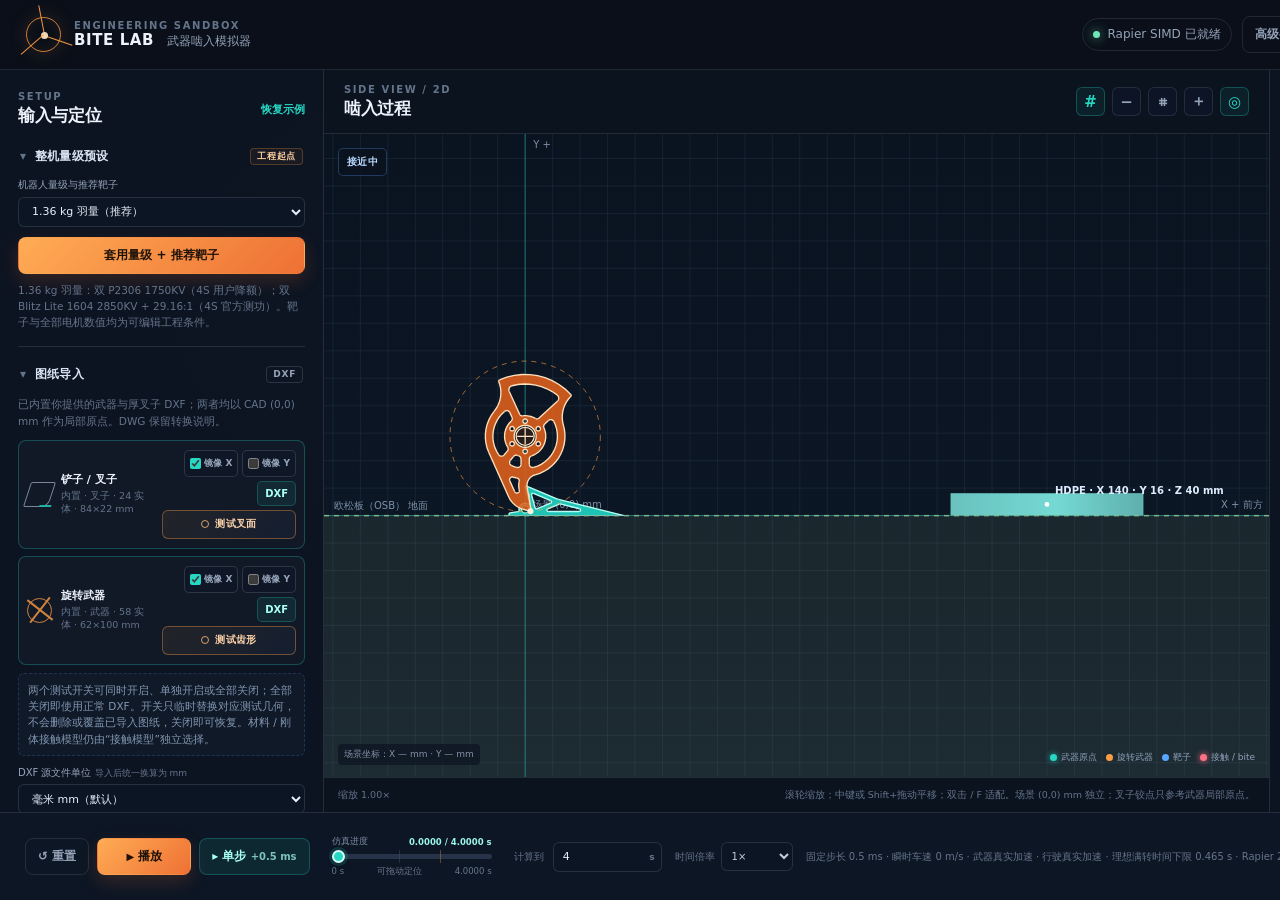
==== index.html @ 9e835c32 "chore: preserve v1.0 baseline" ====
<!doctype html>
<html lang="zh-CN">
  <head>
    <meta charset="UTF-8" />
    <meta name="viewport" content="width=device-width, initial-scale=1.0" />
    <meta name="theme-color" content="#101724" />
    <title>BITE LAB｜格斗机器人武器模拟</title>
    <link rel="stylesheet" href="styles.css?v=1.0.0" />
  </head>
  <body>
    <div class="app-shell" id="appShell">
      <header class="topbar">
        <div class="brand">
          <div class="brand-mark" aria-hidden="true"><span></span><span></span><span></span></div>
          <div>
            <div class="eyebrow">ENGINEERING SANDBOX</div>
            <h1>BITE LAB <span>武器啮入模拟器</span></h1>
          </div>
        </div>
        <div class="top-actions">
          <div id="appStatus" class="status-pill ready"><i></i><span>示例模型就绪</span></div>
          <button id="toggleAdvanced" class="button ghost advanced-toggle" type="button" aria-expanded="false" title="只展开或收起输入；不会重置仿真或切换物理模型">高级参数（仅显示） <span aria-hidden="true">⌄</span></button>
          <button id="openDwgHelp" class="button ghost" type="button">DWG 转换说明</button>
          <button id="openModelNotes" class="button ghost" type="button">模型假设</button>
        </div>
      </header>

      <main class="workspace">
        <aside class="sidebar controls-panel" aria-label="工程参数">
          <div class="side-heading">
            <div>
              <div class="eyebrow">SETUP</div>
              <h2>输入与定位</h2>
            </div>
            <button id="restoreDefaults" class="text-button" type="button">恢复示例</button>
          </div>

          <section class="settings-group preset-group" data-collapsible>
            <div class="group-title-row"><h3>整机量级预设</h3><span class="tag orange">工程起点</span></div>
            <label class="field wide-field">
              <span>机器人量级与推荐靶子</span>
              <select data-param="robotPreset" id="robotPreset">
                <option value="150g">150 g 微型</option>
                <option value="220g">220 g 蚂蚁</option>
                <option value="454g">454 g 甲虫</option>
                <option value="1.36kg">1.36 kg 羽量（推荐）</option>
                <option value="5lb">5 lbs / 2.27 kg</option>
                <option value="13.6kg">13.6 kg Feather</option>
              <option value="110kg">110 kg Heavyweight（参数几何示例）</option>
              </select>
            </label>
            <div class="inline-action-row"><button id="applyRobotPreset" class="button primary" type="button">套用量级 + 推荐靶子</button></div>
            <p id="presetReadout" class="microcopy">1.36 kg：双 P2306 4S 降额示例；行驶默认为双 Blitz Lite 1604 2850KV + 29.16:1（4S 厂家测功基准）。</p>
            <p id="geometryScaleWarning" class="parametric-warning hidden" role="status"></p>
          </section>

          <section class="settings-group import-group" data-collapsible>
            <div class="group-title-row">
              <h3>图纸导入</h3>
              <span class="tag">DXF</span>
            </div>
            <p class="hint">已内置你提供的武器与厚叉子 DXF；两者均以 CAD (0,0) mm 作为局部原点。DWG 保留转换说明。</p>
            <div class="drawing-card" id="shovelDrawingCard">
              <div class="drawing-icon shovel-icon" aria-hidden="true"></div>
              <div class="drawing-copy">
                <strong>铲子 / 叉子</strong>
                <span id="shovelDrawingStatus">内置：厚叉子.DXF</span>
              </div>
              <div class="drawing-actions" aria-label="叉子导入、镜像与测试叉面切换">
                <label class="mirror-mini" title="绕叉子 CAD 局部原点左右镜像"><input data-param="shovelMirrorX" type="checkbox" /><span>镜像 X</span></label>
                <label class="mirror-mini" title="绕叉子 CAD 局部原点上下镜像"><input data-param="shovelMirrorY" type="checkbox" /><span>镜像 Y</span></label>
                <label class="mini-button" title="导入铲子 DXF">DXF<input id="shovelFile" type="file" accept=".dxf" hidden /></label>
                <label class="test-shape-toggle" title="临时使用参数化叉面；已导入 DXF 会保留，关闭即可恢复">
                  <input data-param="paramForkEnabled" type="checkbox" aria-describedby="parametricModeMemoryNote" />
                  <span>测试叉面</span>
                </label>
              </div>
            </div>
            <div class="drawing-card" id="weaponDrawingCard">
              <div class="drawing-icon weapon-icon" aria-hidden="true"></div>
              <div class="drawing-copy">
                <strong>旋转武器</strong>
                <span id="weaponDrawingStatus">内置：新单牙大武器</span>
              </div>
              <div class="drawing-actions" aria-label="武器导入、镜像与测试齿形切换">
                <label class="mirror-mini" title="绕武器转轴左右镜像"><input data-param="weaponMirrorX" type="checkbox" /><span>镜像 X</span></label>
                <label class="mirror-mini" title="绕武器转轴上下镜像"><input data-param="weaponMirrorY" type="checkbox" /><span>镜像 Y</span></label>
                <label class="mini-button" title="导入武器 DXF">DXF<input id="weaponFile" type="file" accept=".dxf" hidden /></label>
                <label class="test-shape-toggle" title="临时使用参数化齿形；已导入 DXF 会保留，关闭即可恢复">
                  <input data-param="paramWeaponEnabled" type="checkbox" aria-describedby="parametricModeMemoryNote" />
                  <span>测试齿形</span>
                </label>
              </div>
            </div>
            <p id="parametricModeMemoryNote" class="microcopy geometry-memory-note">两个测试开关可同时开启、单独开启或全部关闭；全部关闭即使用正常 DXF。开关只临时替换对应测试几何，不会删除或覆盖已导入图纸，关闭即可恢复。材料 / 刚体接触模型仍由“接触模型”独立选择。</p>
            <label class="field compact-field">
              <span>DXF 源文件单位 <em>导入后统一换算为 mm</em></span>
              <select data-param="dxfUnit" id="dxfUnit">
                <option value="mm">毫米 mm（默认）</option>
                <option value="auto">按 DXF 单位自动识别</option>
                <option value="in">英寸 in</option>
                <option value="m">米 m</option>
              </select>
            </label>
          </section>

          <section id="paramWeaponSettings" class="settings-group parametric-geometry-settings hidden" data-parametric-panel="weapon" data-collapsible>
            <div class="group-title-row">
              <h3>测试齿形参数</h3>
              <span class="tag orange">替代武器 DXF</span>
            </div>
            <p class="parametric-warning">仅临时替换武器齿形；叉子仍按自身开关选择测试叉面或当前 DXF。接触模型与材料参数不随此开关改变。</p>
            <div class="two-col">
              <label class="field">
                <span>武器齿数</span>
                <div class="input-wrap"><input data-param="paramToothCount" type="number" value="1" step="1" min="1" max="32" /><b>齿</b></div>
              </label>
              <label class="field">
                <span>齿相位角 <em>前角 / rake</em></span>
                <div class="input-wrap"><input data-param="paramToothPhaseDeg" type="number" value="0" step="0.5" min="-89" max="89" /><b>°</b></div>
              </label>
              <label class="field">
                <span>打击圆半径 R <em>轴心至齿尖</em></span>
                <div class="input-wrap"><input data-param="paramToothLength" type="number" value="55" step="0.1" min="0.1" /><b>mm</b></div>
              </label>
              <label class="field">
                <span>牙长 L <em>齿根至齿尖工作线</em></span>
                <div class="input-wrap"><input data-param="paramToothWorkLength" type="number" value="14" step="0.1" min="0.1" /><b>mm</b></div>
              </label>
              <label class="field">
                <span>齿根背撑厚度 t <em>XY 侧视；不是 Z 宽</em></span>
                <div class="input-wrap"><input data-param="paramToothWidth" type="number" value="6" step="0.1" min="0.1" /><b>mm</b></div>
              </label>
            </div>
            <p id="paramWeaponGeometryReadout" class="engineering-readout">测试齿形：等待按齿数、打击圆、迎击面与背撑参数生成有限实体。</p>
            <p class="microcopy">各齿按 360° / 齿数等角均布。“齿相位角”严格定义为齿尖半径与直线迎击面之间的有符号前角；牙长 L 就是迎击面从齿根到齿尖的长度，背撑厚度 t 把它闭合成三角实体。正值表示沿武器实际逆时针旋转方向前倾、齿尖相对齿根更“抓入”；输入值始终是最终装配后的物理前角，X/Y 镜像只改变安装朝向，不会暗中反转输入语义。它不控制第 0 齿圆周位置，第 0 齿位置由“武器初始角度”控制。0–15° 正前角是常用工程起点；超过 20° 不会被界面武断拒绝，但需另行校核齿根强度。Z 向齿宽仍在高级区“武器宽度 Z”设置。材料删除继续受连续接触安全门约束。</p>
          </section>

          <section id="paramForkSettings" class="settings-group parametric-geometry-settings hidden" data-parametric-panel="fork" data-collapsible>
            <div class="group-title-row">
              <h3>测试叉面参数</h3>
              <span class="tag orange">替代叉子 DXF</span>
            </div>
            <p class="parametric-warning">仅临时替换叉子作用面；武器仍按自身开关选择测试齿形或当前 DXF。接触模型与材料参数不随此开关改变。</p>
            <div class="two-col">
              <label class="field">
                <span>铰点至叉尖距离 D <em>左端原点—右端尖端</em></span>
                <div class="input-wrap"><input data-param="paramForkTipDistance" type="number" value="72" step="0.1" min="0.1" /><b>mm</b></div>
              </label>
            </div>
            <p id="paramForkGeometryReadout" class="engineering-readout">测试叉面：等待按左端铰点与叉尖距离生成一条理想无厚度线段。</p>
            <p class="microcopy">测试叉面严格是一条无厚度刚体线段：局部原点 O=(0,0) 是左端铰点，T=(D,0) 是右端叉尖，不暗造圆角、侧视厚度或三角背板。装配时只绕固定铰点转动，使叉尖在第一帧就位于真实 Y=0 mm 地面；不会先下落，也不会移动或改写铰点—武器原点距离。叉子质量仍使用高级区的显式输入，线段惯量按均匀细杆计算。关闭后恢复叉子 DXF。</p>
          </section>

          <section class="settings-group" data-collapsible>
            <div class="group-title-row">
              <h3>几何与定位</h3>
              <span class="tag teal">画布可点选</span>
            </div>
            <p class="hint">场景坐标（mm）以网格的 (0,0) mm 为基准；武器可独立放置。下方输入只固定叉子铰点相对武器原点的位置，不固定叉子的转角。</p>
            <div class="two-col">
              <label class="field">
                <span>武器轴心 X <em>相对场地原点</em></span>
                <div class="input-wrap"><input data-param="weaponSceneX" type="number" step="1" /><b>mm</b></div>
              </label>
              <label class="field">
                <span>武器轴心 Y / 高度 <em>相对场地原点</em></span>
                <div class="input-wrap"><input data-param="weaponSceneY" type="number" step="0.01" /><b>mm</b></div>
              </label>
            </div>
            <div class="two-col cad-fork-offset-row">
              <label class="field">
                <span>叉子铰点 X <em>叉子原点相对武器原点</em></span>
                <div class="input-wrap"><input data-param="shovelOffsetX" type="number" step="1" /><b>mm</b></div>
              </label>
              <label class="field">
                <span>叉子铰点 Y <em>叉子原点相对武器原点</em></span>
                <div class="input-wrap"><input data-param="shovelOffsetY" type="number" step="0.01" /><b>mm</b></div>
              </label>
            </div>
            <div class="two-col advanced-only">
              <label class="field">
                <span>叉子质量 <em>转动惯量按当前 DXF / 线段几何推导</em></span>
                <div class="input-wrap"><input data-param="forkMass" type="number" value="0.03" step="0.001" min="0.0001" /><b>kg</b></div>
              </label>
            </div>
            <div class="two-col geometry-radius-row">
              <label class="field cad-weapon-radius-field">
                <span>图纸刀尖半径 <em>闭合 DXF 锁定</em></span>
                <div class="input-wrap"><input data-param="tipRadius" type="number" step="1" min="1" /><b>mm</b></div>
              </label>
              <label class="field advanced-only">
                <span>设计齿数（仅无闭合外轮廓时后备）</span>
                <div class="input-wrap"><input data-param="toothCount" type="number" step="1" min="1" /><b>齿</b></div>
              </label>
              <label class="field">
                <span>武器初始角度 <em>DXF 姿态</em></span>
                <div class="input-wrap"><input data-param="weaponInitialAngle" type="number" step="1" min="0" max="360" /><b>°</b></div>
              </label>
            </div>
            <div class="inline-action-row">
              <button id="setAxis" class="button secondary" type="button">在画布上设置转轴</button>
              <button id="useDerivedRadius" class="text-button" type="button">使用图纸推导半径</button>
            </div>
            <p id="axisReadout" class="microcopy">武器局部原点：CAD (0, 0) mm；叉子 X/Y 仅定位铰点，当前叉子转角由重力与刚体接触求解。</p>
          </section>

          <section class="settings-group" data-collapsible>
            <div class="group-title-row"><h3>武器系统</h3><span class="tag orange">带条件数据</span></div>
            <label class="field wide-field">
              <span>武器电机方案 <em>仅作工程起点，可编辑</em></span>
              <select data-param="weaponMotorPreset" id="weaponMotorPreset">
                <option value="dual2306">双 P2306 1750KV（4S 用户降额）</option>
                <option value="singleP2306Official">单 P2306 V3 1750KV（6S 官方电输入）</option>
                <option value="dualP2306Official">双 P2306 V3 1750KV（6S 表值×2）</option>
                <option value="velox2306Conflict">V2306 1500KV“1969.9 W”（冲突，仅查看）</option>
                <option value="single2212">单 X2212 V3 1400KV（4S / APC7060）</option>
                <option value="single2812">单 XRotor 2812 900KV（6S / 9 s 上限）</option>
                <option value="single2807">单 NIDICI 2807 1300KV（24 V 目录上限）</option>
                <option value="single3115">单 XTO-3115 900KV（6S / 10 s）</option>
                <option value="custom">自定义</option>
              </select>
            </label>
            <p id="weaponMotorPresetNote" class="microcopy">请按具体电机型号、冷却条件、ESC 相电流与传动实测填写。</p>
            <div class="two-col">
              <label class="field">
                <span>武器起转方式</span>
                <select data-param="weaponStartMode" id="weaponStartMode">
                  <option value="realAcceleration">真实加速（从 0 rpm，默认）</option>
                  <option value="setSpeed">设定初速（已预旋边界条件）</option>
                </select>
              </label>
              <label class="field">
                <span>武器速度指令 <em>空载转速百分比</em></span>
                <div class="input-wrap"><input data-param="weaponThrottle" type="number" step="1" min="0" max="100" /><b>%</b></div>
              </label>
            </div>
            <p class="microcopy">“真实加速”从静止按功率推导的扭矩—转速包络加速；“设定初速”是理想预旋边界，会在 t=0 直接带入 ½Iω² 储能，不代表所填电机能在当前进场距离内达到它。两种模式命中后都会降速并由电机恢复。</p>
            <div class="two-col">
              <label class="field">
                <span>武器转动惯量</span>
                <div class="input-wrap"><input data-param="weaponInertia" type="number" step="0.001" min="0.001" /><b>kg·mm²</b></div>
              </label>
              <label class="field">
                <span>武器旋转组件质量 <em>实测 / 等效</em></span>
                <div class="input-wrap"><input data-param="weaponMass" type="number" step="0.001" min="0.000001" /><b>kg</b></div>
              </label>
              <label class="field">
                <span>武器电机 KV</span>
                <div class="input-wrap"><input data-param="weaponKv" type="number" step="1" min="1" /><b>rpm/V</b></div>
              </label>
              <label class="field">
                <span>电机数量</span>
                <div class="input-wrap"><input data-param="weaponMotorCount" type="number" step="1" min="1" /><b>台</b></div>
              </label>
              <label class="field">
                <span>电池电压</span>
                <div class="input-wrap"><input data-param="voltage" type="number" step="0.1" min="0.1" /><b>V</b></div>
              </label>
              <label class="field">
                <span>武器传动比 <em>电机÷武器</em></span>
                <div class="input-wrap"><input data-param="weaponGearRatio" type="number" step="0.01" min="0.01" /><b>: 1</b></div>
              </label>
              <label class="field advanced-only">
                <span>武器传动效率</span>
                <div class="input-wrap"><input data-param="weaponEfficiency" type="number" step="1" min="1" max="100" /><b>%</b></div>
              </label>
              <label class="field">
                <span>单电机电输入上限 Pe <em>不是机械轴功率</em></span>
                <div class="input-wrap"><input data-param="weaponMotorPower" type="number" step="1" min="1" /><b>W</b></div>
              </label>
              <label class="field advanced-only">
                <span>模型相电流上限 <em>0 = 未知；不可照搬电池电流</em></span>
                <div class="input-wrap"><input data-param="weaponMotorCurrent" type="number" step="0.1" min="0" /><b>A</b></div>
              </label>
              <label class="field advanced-only">
                <span>电机效率</span>
                <div class="input-wrap"><input data-param="weaponMotorEfficiency" type="number" step="1" min="1" max="100" /><b>%</b></div>
              </label>
              <label class="field advanced-only">
                <span>有效输出系数 <em>模型修正；非无人机 g/W 力效</em></span>
                <div class="input-wrap"><input data-param="weaponOutputFactor" type="number" step="1" min="1" max="100" /><b>%</b></div>
              </label>
            </div>
            <p id="weaponMassReadout" class="engineering-readout">旋转组件质量与转动惯量独立输入；求解器仅用 I ≤ mR² 检查自洽性，不会用 I/R² 自动补质量。</p>
          </section>

          <section class="settings-group" data-collapsible>
            <div class="group-title-row"><h3>行驶系统</h3><span class="tag">条件 / 抓地</span></div>
            <label class="field wide-field">
              <span>行驶电机方案 <em>具体型号优先</em></span>
              <select data-param="driveMotorPreset" id="driveMotorPreset">
                <option value="dualBlitzLite1604Dyno4S">双 Blitz Lite 1604 2850KV + 29.16:1（4S 官方测功）</option>
                <option value="repeatCompact1806Catalog">Repeat Compact 1806 2300KV + 22.6:1（官方目录，扭矩未知）</option>
                <option value="dual1806">双 1806 3000KV + 20:1（用户候选，待核验）</option>
                <option value="micro1103">双 1103（尺寸级示例，待实测）</option>
                <option value="beetle1404">双 1404（尺寸级示例，待实测）</option>
                <option value="heavy6374">四 6374（尺寸级示例，待实测）</option>
                <option value="custom">自定义</option>
              </select>
            </label>
            <p id="driveMotorPresetNote" class="microcopy">请优先填写实测/厂家数据表扭矩，再检查轮端牵引力是否被抓地上限限制。</p>
            <div class="two-col">
              <label class="field">
                <span>行驶起步方式</span>
                <select data-param="driveStartMode" id="driveStartMode">
                  <option value="realAcceleration">真实加速（从 0 起步）</option>
                  <option value="setSpeed">设定初速（直接进入）</option>
                </select>
              </label>
              <label class="field">
                <span>行驶速度指令 <em>空载速度百分比</em></span>
                <div class="input-wrap"><input data-param="driveThrottle" type="number" step="1" min="0" max="100" /><b>%</b></div>
              </label>
            </div>
            <p class="microcopy">“真实加速”由扭矩—转速包络、功率和抓地上限从静止积分；“设定初速”仅改变 t=0 速度，命中后的降速、反冲、牵引恢复和打滑仍由整体动力学模型计算。</p>
            <div class="two-col">
              <label class="field">
                <span>行驶电机 KV</span>
                <div class="input-wrap"><input data-param="driveKv" type="number" step="1" min="1" /><b>rpm/V</b></div>
              </label>
              <label class="field">
                <span>轮径</span>
                <div class="input-wrap"><input data-param="wheelDiameter" type="number" step="1" min="1" /><b>mm</b></div>
              </label>
              <label class="field">
                <span>电机数量</span>
                <div class="input-wrap"><input data-param="driveMotorCount" type="number" step="1" min="1" /><b>台</b></div>
              </label>
              <label class="field">
                <span>单套峰值功率 <em>电输入/整套输出以预设注释为准</em></span>
                <div class="input-wrap"><input data-param="driveMotorPower" type="number" step="1" min="1" /><b>W</b></div>
              </label>
              <label class="field">
                <span>显式减速比前的单套等效堵转扭矩 <em>整套输出可按比值折算</em></span>
                <div class="input-wrap"><input data-param="driveMotorTorque" type="number" step="0.000001" min="0.000001" /><b>N·m</b></div>
              </label>
              <label class="field advanced-only">
                <span>单电机相电流上限 <em>0 = 未知，不限流</em></span>
                <div class="input-wrap"><input data-param="driveMotorCurrent" type="number" step="0.1" min="0" /><b>A</b></div>
              </label>
              <label class="field">
                <span>行驶传动比 <em>电机÷轮</em></span>
                <div class="input-wrap"><input data-param="driveGearRatio" type="number" step="0.01" min="0.01" /><b>: 1</b></div>
              </label>
              <label class="field advanced-only">
                <span>行驶传动 / 数据基准效率 <em>整套输出已含损耗时设 100%</em></span>
                <div class="input-wrap"><input data-param="driveEfficiency" type="number" step="1" min="1" max="100" /><b>%</b></div>
              </label>
              <label class="field">
                <span>机器人质量</span>
                <div class="input-wrap"><input data-param="robotMass" type="number" step="0.1" min="0.1" /><b>kg</b></div>
              </label>
              <label class="field advanced-only">
                <span>经验负载车速折扣 <em>不进入轮速滑移求解</em></span>
                <div class="input-wrap"><input data-param="slipFactor" type="number" step="1" min="0" max="100" /><b>%</b></div>
              </label>
              <label class="field advanced-only">
                <span>等效牵引上限 μeq <em>非 μs / μk 切换</em></span>
                <div class="input-wrap"><input data-param="gripCoefficient" type="number" step="0.05" min="0.01" max="2" /><b>—</b></div>
              </label>
              <label class="field advanced-only">
                <span>滚动阻力系数 Crr <em>轮胎 + 地面实测</em></span>
                <div class="input-wrap"><input data-param="rollingResistanceCoefficient" type="number" step="0.005" min="0" max="0.5" /><b>—</b></div>
              </label>
            </div>
          </section>

          <section class="settings-group target-group" data-collapsible>
            <div class="group-title-row"><h3>靶子规格</h3><span class="tag blue">X 长 · Y 厚 · Z 宽</span></div>
            <label class="field wide-field">
              <span>局部接触模型</span>
              <select data-param="contactModel" id="contactModel">
                <option value="material">有限材料安全模式（未验证接触会回滚停止，默认）</option>
                <option value="rigid">理想刚体上限对照</option>
              </select>
            </label>
            <div class="two-col">
              <label class="field">
                <span>材料预设</span>
                <select data-param="targetMaterial" id="targetMaterial">
                  <option value="mildSteel">低碳钢板</option>
                  <option value="aluminum">铝合金板</option>
                  <option value="hdpe">HDPE 板</option>
                  <option value="wood">胶合木板</option>
                  <option value="custom">自定义材料</option>
                </select>
              </label>
              <label class="field">
                <span>质量采用方式</span>
                <select data-param="targetMassMode" id="targetMassMode">
                  <option value="geometry">按尺寸与密度自动计算（默认）</option>
                  <option value="measured">实测 / 等效质量（手动）</option>
                </select>
              </label>
            </div>
            <div class="two-col target-dimensions">
              <label class="field"><span>长度 X</span><div class="input-wrap"><input data-param="targetLength" type="number" step="1" min="1" /><b>mm</b></div></label>
              <label class="field"><span>厚度 Y</span><div class="input-wrap"><input data-param="targetThickness" type="number" step="0.1" min="0.1" /><b>mm</b></div></label>
              <label class="field"><span>宽度 Z <em>出平面方向</em></span><div class="input-wrap"><input data-param="targetWidthZ" type="number" step="0.1" min="0.1" /><b>mm</b></div></label>
              <label class="field"><span>靶子质量 <em>自动模式实时回填；手动模式可称重输入</em></span><div class="input-wrap"><input data-param="targetMass" type="number" step="0.000001" min="0.0001" /><b>kg</b></div></label>
            </div>
            <p id="materialConsistencyReadout" class="engineering-readout">尺寸推算质量：— kg；实测质量：— kg。运动计算采用当前质量方式，差异会在此提示。</p>
            <div class="two-col">
              <label class="field">
                <span>靶子场地 X <em>放置位置</em></span>
                <div class="input-wrap"><input data-param="targetSceneX" type="number" step="1" /><b>mm</b></div>
              </label>
              <label class="field">
                <span>等效支撑间隙 <em>默认 0.1 mm</em></span>
                <div class="input-wrap"><input data-param="targetClearance" type="number" step="0.01" min="0" /><b>mm</b></div>
              </label>
            </div>
            <div class="two-col advanced-only">
              <label class="field">
                <span>武器—靶恢复系数 <em>仅刚体上限对照</em></span>
                <div class="input-wrap"><input data-param="restitution" type="number" step="0.01" min="0" max="0.25" /><b>—</b></div>
              </label>
              <label class="field">
                <span>靶材密度</span>
                <div class="input-wrap"><input data-param="targetDensity" type="number" step="1" min="1" /><b>kg/m³</b></div>
              </label>
              <label class="field">
                <span>靶材杨氏模量 <em>资料值，当前未参与求解</em></span>
                <div class="input-wrap"><input data-param="targetYoungModulus" type="number" step="0.1" min="0.001" /><b>GPa</b></div>
              </label>
              <label class="field">
                <span>靶材屈服强度</span>
                <div class="input-wrap"><input data-param="targetYieldStrength" type="number" step="1" min="0.001" /><b>MPa</b></div>
              </label>
              <label class="field">
                <span>靶材剪切强度</span>
                <div class="input-wrap"><input data-param="targetShearStrength" type="number" step="1" min="0.001" /><b>MPa</b></div>
              </label>
              <label class="field">
                <span>断裂能研究输入 Gc <em>当前不启用删料</em></span>
                <div class="input-wrap"><input data-param="targetFractureEnergy" type="number" step="100" min="0" /><b>J/m²</b></div>
              </label>
              <label class="field wide-field">
                <span>Gc 试验来源 <em>同牌号 / 状态 / 速率</em></span>
                <div class="input-wrap"><input data-param="targetFractureSource" type="text" placeholder="例如：论文、材料试验或台架编号" /><b>来源</b></div>
              </label>
              <label class="field">
                <span>最小切屑厚度研究输入 h_min <em>当前不启用删料</em></span>
                <div class="input-wrap"><input data-param="targetMinChipThickness" type="number" step="0.01" min="0" /><b>mm</b></div>
              </label>
              <label class="field wide-field">
                <span>h_min 试验来源 <em>同刀具 / 靶材 / 速度</em></span>
                <div class="input-wrap"><input data-param="targetMinChipSource" type="text" placeholder="例如：台架试验编号与工况" /><b>来源</b></div>
              </label>
            </div>
            <p class="microcopy">真实地面固定为场景 Y = 0 mm，叉子直接与该平面接触。等效支撑间隙只属于靶子：它把地面微凸点或靶子底面不完全贴合表示成持续支撑包络；默认靶子支撑平面为 Y = 0.1 mm，初始及再次落地后都保持该名义间隙。</p>
          </section>

          <section class="settings-group" data-collapsible>
            <div class="group-title-row"><h3>材料与摩擦</h3><span class="tag teal">局部接触</span></div>
            <p class="hint">Rapier 负责受限底盘、转轴武器、铰接叉子与靶子的整体运动。当前正式路径统一采用非穿透零删料边界；h_min 与 Gc 仅作为后续连续最早接触切削求解的研究输入，不会解锁未经验证的删料结果。</p>
            <div class="three-col">
              <label class="field">
                <span>武器材质</span>
                <select data-param="weaponMaterial" id="weaponMaterial">
                  <option value="hardox500">Hardox 500</option>
                  <option value="hardox600">Hardox 600</option>
                  <option value="peek">PEEK</option>
                  <option value="plaPlus">PLA+</option>
                  <option value="tc4">TC4 钛合金</option>
                  <option value="custom">自定义</option>
                </select>
              </label>
              <label class="field">
                <span>叉子材质</span>
                <select data-param="shovelMaterial" id="shovelMaterial">
                  <option value="hardox500">Hardox 500</option>
                  <option value="hardox600">Hardox 600</option>
                  <option value="peek">PEEK</option>
                  <option value="plaPlus">PLA+</option>
                  <option value="tc4">TC4 钛合金</option>
                  <option value="custom">自定义</option>
                </select>
              </label>
              <label class="field">
                <span>地板材质</span>
                <select data-param="floorMaterial" id="floorMaterial">
                  <option value="osb">欧松板（OSB）</option>
                  <option value="steelPlate">钢板</option>
                  <option value="aluminumPlate">铝板</option>
                  <option value="custom">自定义</option>
                </select>
              </label>
            </div>
            <div class="two-col material-meta">
              <div class="field static-field">
                <span>场地地面 Y <em>固定全局基准</em></span>
                <div class="input-wrap static-value"><output>0</output><b>mm</b></div>
              </div>
              <label class="field advanced-only">
                <span>摩擦修正系数 <em>材料对 × 修正</em></span>
                <div class="input-wrap"><input data-param="frictionFactor" type="number" step="0.05" min="0.25" max="2" /><b>×</b></div>
              </label>
            </div>
            <div class="two-col advanced-only material-contact-grid">
              <label class="field">
                <span>武器宽度 Z</span>
                <div class="input-wrap"><input data-param="weaponWidthZ" type="number" step="0.1" min="0.1" /><b>mm</b></div>
              </label>
              <label class="field">
                <span>叉子宽度 Z</span>
                <div class="input-wrap"><input data-param="shovelWidthZ" type="number" step="0.1" min="0.1" /><b>mm</b></div>
              </label>
              <label class="field">
                <span>武器 Z 偏移 <em>相对靶子中面</em></span>
                <div class="input-wrap"><input data-param="weaponZOffset" type="number" step="0.1" /><b>mm</b></div>
              </label>
              <label class="field">
                <span>叉子 Z 偏移 <em>相对靶子中面</em></span>
                <div class="input-wrap"><input data-param="shovelZOffset" type="number" step="0.1" /><b>mm</b></div>
              </label>
              <label class="field">
                <span>刀刃等效圆角半径</span>
                <div class="input-wrap"><input data-param="edgeRadius" type="number" step="0.05" min="0.01" /><b>mm</b></div>
              </label>
            </div>
            <p id="materialReadout" class="microcopy">正在根据所选材料对与已填修正系数计算摩擦；面板收起不改变求解值。</p>
            <p id="materialModelReadout" class="engineering-readout">局部材料模型：等待参数。默认武器宽 8 mm、叉子宽 4 mm、两者 Z 偏移 0 mm、刀刃圆角 0.2 mm；“高级”中可修改。</p>
          </section>

          <section class="settings-group assumptions-card" data-collapsible>
            <div class="group-title-row">
              <div class="assumption-title"><div class="small-icon" aria-hidden="true">i</div><h3>当前模型与适用边界</h3></div>
              <span class="tag">说明</span>
            </div>
              <p><strong>当前模型：</strong>Rapier 2D 求解靶子、转子、铰接叉子与仅有水平自由度的底盘；底盘竖向和俯仰由理想地面约束。有限材料安全模式不会把未验证的完全刚体冲量当成剐蹭结果：若当前刀齿缺少已验证的连续塑性/断裂、沟槽历史与最早接触 TOI，首次承载接触会回滚到安全帧并停止。“理想刚体”仅作显式上限对照，不是有限元或断裂仿真。</p>
          </section>
        </aside>

        <section class="scene-panel" aria-label="侧视二维仿真画布">
          <div class="scene-toolbar">
            <div class="scene-title"><div class="eyebrow">SIDE VIEW / 2D</div><h2>啮入过程</h2></div>
            <div class="scene-tools">
              <button id="toggleGrid" class="icon-button active" type="button" title="显示/隐藏网格">#</button>
              <button id="zoomOut" class="icon-button" type="button" title="缩小画面">−</button>
              <button id="fitScene" class="icon-button" type="button" title="适配场景">⌗</button>
              <button id="zoomIn" class="icon-button" type="button" title="放大画面">＋</button>
              <button id="toggleEnvelope" class="icon-button active" type="button" title="显示/隐藏旋转包络">◎</button>
            </div>
          </div>
          <div class="canvas-wrap" id="canvasWrap">
              <canvas id="simCanvas" aria-label="武器、叉子与靶子的二维仿真"></canvas>
            <div id="phaseBadge" class="phase-badge approach">接近中</div>
            <div class="canvas-legend">
              <span><i class="legend-dot origin"></i>武器原点</span>
              <span><i class="legend-dot weapon"></i>旋转武器</span>
              <span><i class="legend-dot target"></i>靶子</span>
              <span><i class="legend-dot contact"></i>接触 / bite</span>
            </div>
            <div id="cursorReadout" class="cursor-readout">场景坐标：X — mm · Y — mm</div>
            <div id="axisHint" class="axis-hint hidden">在武器轮廓上点击，设置新的旋转轴</div>
          </div>
          <div class="scene-caption">
            <span id="fileSummary">当前：内置武器与厚叉子 DXF</span>
            <span id="zoomReadout">缩放 1.00×</span>
            <span>滚轮缩放；中键或 Shift+拖动平移；双击 / F 适配。场景 (0,0) mm 独立；叉子铰点只参考武器局部原点。</span>
          </div>
        </section>

        <aside class="sidebar results-panel" aria-label="计算结果">
          <div class="side-heading">
            <div><div class="eyebrow">READOUT</div><h2>计算结果</h2></div>
            <span id="simTime" class="time-readout">t = 0.000 s</span>
          </div>

          <section class="result-section ideal-section">
            <div class="result-heading"><span class="result-chip ideal">几何 / 理想值</span><span class="formula-note">无负载、恒速</span></div>
            <div class="metric-grid">
              <article class="metric-card accent-orange"><span>武器转速</span><strong id="weaponRpm">—</strong><small>rpm</small></article>
              <article class="metric-card accent-orange"><span>角速度</span><strong id="angularVelocity">—</strong><small>rad/s</small></article>
              <article class="metric-card accent-orange"><span>刀尖线速度</span><strong id="tipSpeed">—</strong><small>m/s</small></article>
              <article class="metric-card accent-teal"><span>空载理论车速</span><strong id="vehicleSpeed">—</strong><small>m/s</small></article>
              <article class="metric-card accent-teal"><span>理论满速每齿进给</span><strong id="biteTheoretical">—</strong><small>mm / 齿</small></article>
              <article class="metric-card accent-teal"><span>当前 X 向相对进给 / 齿</span><strong id="biteIdeal">—</strong><small>mm / 齿 · 运动学</small></article>
              <article class="metric-card accent-violet"><span>旋转动能</span><strong id="weaponEnergy">—</strong><small>J</small></article>
              <article class="metric-card accent-orange"><span>相电流限矩上限</span><strong id="weaponShaftTorque">—</strong><small>N·m</small></article>
              <article class="metric-card accent-orange"><span>有效武器功率</span><strong id="weaponPowerOut">—</strong><small>W</small></article>
              <article class="metric-card accent-teal"><span>可用轮端牵引</span><strong id="driveTraction">—</strong><small>N</small></article>
              <article class="metric-card accent-teal"><span>有效行驶功率</span><strong id="drivePowerOut">—</strong><small>W</small></article>
              <article class="metric-card accent-orange"><span>实时武器转速</span><strong id="liveWeaponRpm">—</strong><small>rpm</small></article>
              <article class="metric-card accent-teal"><span>实时行驶速度</span><strong id="liveDriveSpeed">—</strong><small>m/s</small></article>
            </div>
            <p class="result-footnote">“X 向每齿进给”= 底盘与靶子的水平相对进给 ÷ 实时齿通过频率；接触时采用靶子接触点瞬时速度（含自转），未接触时采用靶子质心速度。旋转切入的实际未切削厚度单独显示，二者不能互相替代。</p>
          </section>

          <section class="result-section collision-section">
            <div class="result-heading"><span class="result-chip collision">靶子自由运动 + 底盘水平反冲 + 局部接触</span><span id="collisionState" class="formula-note">等待接触</span></div>
            <div class="impact-readout" id="impactReadout">
              <div class="impact-dot"></div>
              <div><span>当前状态</span><strong id="impactSummary">尚未发生武器接触</strong></div>
            </div>
            <div class="metric-grid compact">
              <article class="metric-card accent-red"><span>接触点</span><strong id="contactPoint">—</strong><small>mm</small></article>
              <article class="metric-card accent-red"><span>命中时 X 向进给 bite</span><strong id="penetrationDepth">—</strong><small>mm / 齿</small></article>
              <article class="metric-card accent-red"><span>相对法向速度</span><strong id="relativeSpeed">—</strong><small>m/s</small></article>
              <article class="metric-card accent-red"><span>靶动能增量</span><strong id="impactEnergy">—</strong><small>J</small></article>
              <article class="metric-card accent-red"><span>接触冲量</span><strong id="impactImpulse">—</strong><small>N·s</small></article>
              <article class="metric-card accent-red"><span>最大真实几何侵入</span><strong id="geometryPenetration">—</strong><small>mm</small></article>
              <article class="metric-card accent-red"><span>接触求解提前量</span><strong id="contactGap">—</strong><small>mm · 上限 0.08</small></article>
              <article class="metric-card accent-red"><span>转子动能损失</span><strong id="rotorEnergyLoss">—</strong><small>J</small></article>
              <article class="metric-card accent-red"><span>未归类能量残差</span><strong id="energyResidual">—</strong><small>J</small></article>
              <article class="metric-card accent-violet"><span>约束 / 滚阻能量交换</span><strong id="constraintEnergy">—</strong><small>J · 正值为耗散</small></article>
              <article class="metric-card accent-violet"><span>材料删除能量（正式路径固定为 0）</span><strong id="chipEnergy">—</strong><small>J</small></article>
              <article class="metric-card accent-violet text-metric"><span>能量账收敛性</span><strong id="energyValidity">—</strong><small>数值验证</small></article>
              <article class="metric-card accent-red"><span>牙齿命中次数</span><strong id="hitCount">0</strong><small>次</small></article>
              <article class="metric-card accent-red"><span>刀体 / 背板碰撞次数</span><strong id="bodyImpactCount">0</strong><small>次</small></article>
              <article class="metric-card accent-red"><span>靶子质心实时 X</span><strong id="targetPositionX">—</strong><small>mm · 场景坐标</small></article>
              <article class="metric-card accent-red"><span>靶子质心实时 Y</span><strong id="targetPositionY">—</strong><small>mm · 场景坐标</small></article>
              <article class="metric-card accent-red"><span>靶子实时速度</span><strong id="targetFlightSpeed">—</strong><small>m/s</small></article>
              <article class="metric-card accent-red"><span>靶子转速</span><strong id="targetSpin">—</strong><small>rad/s</small></article>
              <article class="metric-card accent-violet"><span>有效接触宽度 Z</span><strong id="effectiveWidthZ">—</strong><small>mm</small></article>
              <article class="metric-card accent-violet"><span>候选未切削厚度（研究量）</span><strong id="uncutThickness">—</strong><small>mm</small></article>
              <article class="metric-card accent-violet"><span>接触 / 塑性阻力（非真实切削量）</span><strong id="cuttingForce">—</strong><small>N</small></article>
              <article class="metric-card accent-violet"><span>材料塑性功（非真实切削功）</span><strong id="materialWork">—</strong><small>J</small></article>
              <article class="metric-card accent-violet"><span>非切削边界耗散</span><strong id="boundaryWork">—</strong><small>J</small></article>
              <article class="metric-card accent-violet text-metric"><span>材料模型有效性</span><strong id="materialValidity">—</strong><small>边界检查</small></article>
              <article class="metric-card accent-red"><span>刀—靶摩擦 μk</span><strong id="contactFriction">—</strong><small>材料对</small></article>
              <article class="metric-card accent-red"><span>叉—靶摩擦 μk</span><strong id="shovelFriction">—</strong><small>材料对</small></article>
              <article class="metric-card accent-red"><span>靶—地摩擦</span><strong id="floorFriction">—</strong><small>μs 参考 / 当前求解 μk</small></article>
              <article class="metric-card accent-red"><span>地板恢复系数</span><strong id="floorRestitution">—</strong><small>e</small></article>
              <article class="metric-card accent-red"><span>牵引需求超限比例</span><strong id="driveSlip">—</strong><small>% · 非轮速滑移率</small></article>
            </div>
              <div class="model-equation">Rapier 联立求解靶子自由运动、转轴武器、绕自身原点自由转动的铰接叉子、无限地面与底盘水平反冲；底盘竖向和俯仰仍是理想约束。叉子铰点位置固定在底盘上，当前没有隐藏的铰链限位、弹簧或阻尼。导入 CAD 与测试齿都不能在“有限材料”模式下静默退回完全刚体：未完成连续最早接触、有限塑性/断裂及变形后表面验证时，首次承载接触会整步回滚并标记材料模型域停止。X 向每齿进给是运动学量，不能直接替代材料切深，也不会用 1/N 人工缩放冲量。“理想刚体”仅为上限对照。</div>
          </section>

          <section class="event-section">
            <div class="group-title-row"><h3>事件记录</h3><button id="clearEvents" class="text-button" type="button">清除</button></div>
            <ol id="eventLog" class="event-log"><li><time>0.000 s</time><span>载入默认示例；可直接播放。</span></li></ol>
          </section>
        </aside>
      </main>

      <footer class="transport" aria-label="仿真播放控制">
        <div class="transport-main">
          <button id="resetSimulation" class="button ghost" type="button">↺ 重置</button>
          <button id="playPause" class="button primary play-button" type="button"><span class="play-symbol">▶</span><span>播放</span></button>
          <button id="stepSimulation" class="button secondary" type="button">▸ 单步 <small>+0.5 ms</small></button>
        </div>
        <div class="timeline-wrap">
          <div class="timeline-header"><span>仿真进度</span><output id="timelineReadout" for="timelineSeek">0.0000 / 4.0000 s</output></div>
          <div class="timeline timeline-interactive">
            <div id="timelineProgress" class="timeline-progress"></div><i class="event-tick shovel-tick"></i><i class="event-tick weapon-tick"></i>
            <input id="timelineSeek" class="timeline-seek" type="range" min="0" max="4000" step="0.5" value="0" aria-label="拖动定位当前设定时长内的仿真时间">
          </div>
          <div class="timeline-labels"><span>0 s</span><span>可拖动定位</span><span id="timelineEndLabel">4.0000 s</span></div>
        </div>
        <div class="transport-meta">
          <label class="speed-select">计算到 <span class="input-wrap compact-input"><input data-param="simulationDuration" type="number" value="4" min="0.0005" max="4" step="0.0005" inputmode="decimal" /><b>s</b></span></label>
          <label class="speed-select">时间倍率 <select id="timeScale" data-param="timeScale"><option value="0.01">0.01×</option><option value="0.025">0.025×</option><option value="0.05">0.05×</option><option value="0.1">0.1×</option><option value="0.25">0.25×</option><option value="0.5">0.5×</option><option value="1" selected>1×</option><option value="2">2×</option><option value="4">4×</option><option value="8">8×</option><option value="16">16×</option></select></label>
          <span id="stepReadout">固定步长 0.5 ms</span>
          <span class="shortcut-help">空格 播放/暂停 · → 单步 · R 重置</span>
        </div>
      </footer>
    </div>

    <div id="modalBackdrop" class="modal-backdrop hidden" role="presentation">
      <section id="dwgModal" class="modal hidden" role="dialog" aria-modal="true" aria-labelledby="dwgModalTitle">
        <button class="modal-close" data-close-modal type="button" aria-label="关闭">×</button>
        <div class="modal-kicker">DWG / DXF 适配边界</div>
        <h2 id="dwgModalTitle">浏览器端不会直接解析 DWG</h2>
          <p>本页面可直接内置或导入 ASCII DXF 的 LINE、无 bulge 的 LWPOLYLINE / POLYLINE、CIRCLE 与 ARC。bulge、SPLINE、ELLIPSE、INSERT 等当前不能无损解析的几何会明确拒绝，不会静默改成直线。DWG 是二进制专有格式，当前页面不会把它标成“已导入”。</p>
        <ol>
          <li>在 CAD 中另存或导出为 ASCII DXF（建议 R12 / 2000 兼容）。</li>
          <li>分别导入铲子与武器轮廓，并在画布中点选武器转轴。</li>
          <li>生产环境可接入 ODA / Teigha 或服务端转换服务；建议约定类似 <code>convert(file, context)</code> 的异步转换接口。</li>
        </ol>
        <p class="modal-callout">如果已选择 DWG，请转换后重新导入 DXF；转换服务接入前不会产生任何假结果。</p>
        <button class="button primary" data-close-modal type="button">明白了</button>
      </section>

      <section id="notesModal" class="modal hidden" role="dialog" aria-modal="true" aria-labelledby="notesModalTitle">
        <button class="modal-close" data-close-modal type="button" aria-label="关闭">×</button>
        <div class="modal-kicker">MVP MODEL</div>
        <h2 id="notesModalTitle">读数如何使用</h2>
        <dl class="notes-list">
          <div><dt>几何 / 理想值</dt><dd>由 KV、电压、传动比、轮径和转动惯量计算无负载上限。每齿 bite（mm/齿）= 接触点相对 X 向进给速度 ÷ 每秒实际齿通过次数；它不是材料切深。</dd></div>
          <div><dt>CAD 与测试几何</dt><dd>叉子和武器各自独立选择当前 DXF 或“测试叉面 / 测试齿形”，因此共有四种组合。测试开关不删除已导入图纸，关闭即恢复；测试齿用“齿尖半径 + 直线迎击面 + 三角背撑”定义有限实体，测试叉严格是一条理想无厚度线段。叉子质量显式输入，测试线叉的质心与惯量按均匀细杆计算。</dd></div>
          <div><dt>靶子轴向</dt><dd>靶子长度沿 X，厚度沿 Y。等效支撑间隙只定义靶子的持续支撑包络；叉子接触的真实地面仍固定为 Y = 0 mm。</dd></div>
          <div><dt>整体运动</dt><dd>凹形 DXF 使用真实闭合边界，不用凸包填平牙谷；铰接叉子、转轴武器、靶子与无限地面由 Rapier 2D 自适应子步联立求解。叉子 X/Y 只定位铰点，叉身在重力与接触下自由转动；当前没有隐藏铰链限位或阻尼。底盘只有水平自由度，竖向与俯仰由理想地面约束，不能据此判断整机起跳或载荷转移。</dd></div>
          <div><dt>局部材料接触</dt><dd>导入 CAD 与测试齿当前均采用非穿透零删料边界；h_min / Gc 可以记录，但连续“最早压缩接触 → 材料删除 → 余步重演”尚未通过收敛验证，因此安全门不会输出切削量或切屑体积。测试齿的直线迎击面、牙长和背撑会参与真实刚体几何接触，但不被冒充为已验证的材料去除模型。</dd></div>
          <div><dt>收敛与回放</dt><dd>未来若启用连续材料删除，必须在同一固定时间步用相邻两档子步重复求解，删料、材料功、接触身份和终态任一不收敛都要回滚并停止；当前正式路径不会尝试删料。播放前先生成固定步长轨迹，播放、单步和进度条只读取已完成帧。</dd></div>
        </dl>
          <p class="microcopy">武器与行驶均按所选“真实加速 / 设定初速”模式起步。“高级参数（仅显示）”只展开或收起输入，不重置时间，也不切换求解律：已填的效率、有效输出系数、折扣、抓地、相电流限值、摩擦修正、恢复系数和刚体上限能量系数始终参与同一物理模型。0 A 表示没有可核验的相电流上限，不施加人为电流限矩；厂家桨测的电池侧电流不会被当作相电流。</p>
        <p class="microcopy">武器碰撞使用已解析 DXF 的最大闭合外轮廓；孔、内圆与未闭合构造线不参与实体碰撞。若未来材料去除通过连续接触与收敛验证并被启用，只能归因于图纸识别出的真实迎击牙瓣；当前零删料路径不会删除材料。预测距离只作接近查询，正间隙不施力、不计命中或 bite。</p>
        <p class="microcopy">局部材料模型是二维工程估算，不追踪裂纹扩展、刀刃磨损、温升、三维弯曲或应变率完整本构；材料功也不能直接解读为最终裂纹长度、真实损伤或赛场安全结论。刚体上限尤其不应作为真实击飞预测。</p>
        <button class="button primary" data-close-modal type="button">继续调参</button>
      </section>
    </div>

    <div id="toast" class="toast" role="status" aria-live="polite"></div>
    <script src="assets/default-models.js"></script>
    <script src="assets/polygon-clipping/polygon-clipping-0.15.7.umd.min.js"></script>
    <script src="assets/earcut/earcut-3.2.3.min.js"></script>
    <script src="assets/rapier/rapier-loader-0.20.0.global.js"></script>
    <script src="app.js?v=1.0.0"></script>
  </body>
</html>
---- styles.css ----
:root {
  color-scheme: dark;
  --ink: #edf2fb;
  --muted: #94a3b8;
  --faint: #64748b;
  --bg: #0a101a;
  --panel: #111a29;
  --panel-2: #151f30;
  --panel-3: #19263a;
  --line: rgba(148, 163, 184, 0.17);
  --line-bright: rgba(148, 163, 184, 0.3);
  --orange: #ff9d42;
  --orange-deep: #ee6d2f;
  --teal: #26d7c3;
  --blue: #57a6ff;
  --violet: #a78bfa;
  --red: #fb7185;
  --green: #6ee7b7;
  --shadow: 0 18px 45px rgba(0, 0, 0, 0.24);
  font-family: Inter, ui-sans-serif, system-ui, -apple-system, BlinkMacSystemFont, "Segoe UI", "Microsoft YaHei", sans-serif;
}

* { box-sizing: border-box; }
html, body { margin: 0; height: 100%; background: var(--bg); color: var(--ink); }
body { min-width: 320px; }
button, input, select { font: inherit; }
button { color: inherit; }

.app-shell { height: 100vh; min-height: 640px; display: grid; grid-template-rows: 70px minmax(0, 1fr) 88px; overflow: hidden; background: radial-gradient(900px 500px at 53% 34%, rgba(38, 215, 195, 0.045), transparent 65%), var(--bg); }
.topbar { min-width: 0; display: flex; align-items: center; justify-content: space-between; padding: 0 26px; border-bottom: 1px solid var(--line); background: rgba(10, 16, 26, 0.92); }
.brand, .top-actions, .side-heading, .group-title-row, .result-heading, .inline-action-row, .transport-main, .transport-meta, .scene-toolbar, .scene-tools { display: flex; align-items: center; }
.brand { gap: 13px; min-width: 0; }
.brand-mark { position: relative; width: 35px; height: 35px; border: 1px solid rgba(255, 157, 66, .8); border-radius: 50%; box-shadow: 0 0 20px rgba(255, 157, 66, .15), inset 0 0 13px rgba(255, 157, 66, .08); }
.brand-mark::before, .brand-mark::after, .brand-mark span { content: ""; position: absolute; left: 50%; top: 50%; height: 1px; width: 30px; background: var(--orange); transform-origin: 0 0; opacity: .94; }
.brand-mark::before { transform: rotate(19deg); }.brand-mark::after { transform: rotate(139deg); }.brand-mark span:nth-child(1) { transform: rotate(259deg); }.brand-mark span:nth-child(2) { width: 7px; height: 7px; margin: -3px 0 0 -3px; border-radius: 50%; background: #ffe2bf; }.brand-mark span:nth-child(3) { display: none; }
.eyebrow, .modal-kicker { color: var(--faint); font-size: 10px; font-weight: 750; letter-spacing: .16em; text-transform: uppercase; }
h1, h2, h3, p { margin: 0; }
h1 { font-size: 15px; letter-spacing: .04em; line-height: 1.25; } h1 span { color: var(--muted); font-size: 12px; font-weight: 550; margin-left: 7px; letter-spacing: 0; }
h2 { font-size: 17px; letter-spacing: -.02em; } h3 { font-size: 12px; letter-spacing: .02em; }
.top-actions { gap: 10px; }
.status-pill { display: inline-flex; align-items: center; gap: 8px; padding: 7px 10px; border: 1px solid var(--line); border-radius: 999px; color: var(--muted); font-size: 12px; white-space: nowrap; }
.status-pill i { width: 7px; height: 7px; border-radius: 50%; background: var(--green); box-shadow: 0 0 11px rgba(110, 231, 183, .8); }
.status-pill.running { color: #c9f9e8; border-color: rgba(110, 231, 183, .33); background: rgba(16, 185, 129, .08); }.status-pill.paused { color: #c8d6eb; }.status-pill.warning { color: #ffd8aa; border-color: rgba(255,157,66,.35); }.status-pill.warning i { background: var(--orange); box-shadow: 0 0 11px rgba(255,157,66,.7); }

.button, .mini-button, .text-button, .icon-button { cursor: pointer; border: 0; transition: transform .16s ease, background .16s ease, border-color .16s ease, color .16s ease; }
.button:hover, .mini-button:hover, .icon-button:hover { transform: translateY(-1px); }.button:active, .mini-button:active, .icon-button:active { transform: translateY(0); }
.button { border-radius: 8px; padding: 9px 12px; border: 1px solid transparent; font-size: 12px; font-weight: 700; white-space: nowrap; }
.button.primary { background: linear-gradient(135deg, #ffac55, #ee7134); color: #1e1208; box-shadow: 0 7px 17px rgba(238, 113, 52, .18); }.button.primary:hover { background: linear-gradient(135deg, #ffbb70, #f27d43); }
.button.secondary { background: rgba(38, 215, 195, .09); border-color: rgba(38, 215, 195, .25); color: #a7fff2; }.button.secondary:hover { background: rgba(38, 215, 195, .16); }
.button.ghost { background: transparent; border-color: var(--line); color: var(--muted); }.button.ghost:hover { color: var(--ink); border-color: var(--line-bright); background: rgba(148,163,184,.06); }
.text-button { padding: 3px 0; background: transparent; color: var(--teal); font-size: 11px; font-weight: 700; }.text-button:hover { color: #8ff7ec; }
.button small { opacity: .72; font-size: 10px; }
.text-button:disabled { cursor: default; color: #617186; }

.workspace { min-height: 0; display: grid; grid-template-columns: minmax(286px, 324px) minmax(430px, 1fr) minmax(300px, 352px); overflow: hidden; }
.sidebar { min-height: 0; overflow-y: auto; scrollbar-color: #334155 transparent; background: rgba(14, 22, 35, .8); }
.controls-panel { border-right: 1px solid var(--line); padding: 21px 18px 28px; }
.results-panel { border-left: 1px solid var(--line); padding: 21px 18px 28px; }
.side-heading { justify-content: space-between; margin-bottom: 18px; gap: 8px; }.side-heading h2 { margin-top: 2px; }
.settings-group { padding: 16px 0; border-top: 1px solid var(--line); }.settings-group:first-of-type { border-top: 0; padding-top: 0; }
.group-title-row { justify-content: space-between; gap: 8px; margin-bottom: 10px; }.group-title-row h3 { color: #dbe6f5; }
.settings-group[data-collapsible] > .group-title-row { cursor: pointer; user-select: none; border-radius: 5px; padding: 3px 2px; }
.settings-group[data-collapsible] > .group-title-row:hover { background: rgba(148,163,184,.045); }
.settings-group[data-collapsible] > .group-title-row h3::before { content: "▾"; display: inline-block; width: 15px; color: var(--faint); transform-origin: 45% 52%; transition: transform .16s ease; }
.settings-group[data-collapsible].collapsed > .group-title-row { margin-bottom: 0; }
.settings-group[data-collapsible].collapsed > .group-title-row h3::before { transform: rotate(-90deg); }
.settings-group[data-collapsible].collapsed > :not(.group-title-row) { display: none !important; }
.tag { padding: 3px 6px; border: 1px solid rgba(148,163,184,.22); border-radius: 4px; color: var(--muted); font-size: 9px; font-weight: 750; line-height: 1; letter-spacing: .08em; white-space: nowrap; }.tag.teal { color: #a1fff1; border-color: rgba(38,215,195,.25); background: rgba(38,215,195,.05); }.tag.orange { color: #ffd0a2; border-color: rgba(255,157,66,.25); background: rgba(255,157,66,.05); }.tag.blue { color: #bfddff; border-color: rgba(87,166,255,.25); background: rgba(87,166,255,.05); }
.hint, .microcopy, .result-footnote {
  max-width: 100%;
  color: var(--faint);
  font-size: 10.5px;
  line-height: 1.55;
  overflow-wrap: anywhere;
  white-space: normal;
}
.hint { margin-bottom: 11px; }
.microcopy { margin-top: 8px; }
.parametric-geometry-settings { border-top-color: rgba(255,157,66,.3); }
.parametric-warning { margin-bottom: 12px; padding: 9px 10px; border: 1px solid rgba(255,157,66,.23); border-left: 2px solid var(--orange); border-radius: 6px; background: rgba(255,157,66,.055); color: #d5b38f; font-size: 10px; line-height: 1.55; }
.geometry-memory-note { padding: 8px 9px; border: 1px dashed rgba(87,166,255,.2); border-radius: 6px; background: rgba(87,166,255,.035); color: #8296b1; }
.app-shell.param-weapon-enabled [data-parametric-panel="weapon"], .app-shell[data-param-weapon-enabled="true"] [data-parametric-panel="weapon"], body.param-weapon-enabled [data-parametric-panel="weapon"] { display: block !important; }
.app-shell.param-fork-enabled [data-parametric-panel="fork"], .app-shell[data-param-fork-enabled="true"] [data-parametric-panel="fork"], body.param-fork-enabled [data-parametric-panel="fork"] { display: block !important; }
.app-shell.param-weapon-enabled .cad-weapon-radius-field { display: none; }
.engineering-readout { margin: 1px 0 10px; padding: 7px 8px; border: 1px solid rgba(87,166,255,.16); border-left: 2px solid rgba(87,166,255,.62); border-radius: 5px; background: rgba(87,166,255,.045); color: #91a6c2; font-size: 9.5px; line-height: 1.45; font-variant-numeric: tabular-nums; overflow-wrap: anywhere; white-space: normal; }
.engineering-readout.ok { border-color: rgba(38,215,195,.2); border-left-color: var(--teal); color: #a6d9d2; background: rgba(38,215,195,.045); }
.engineering-readout.warning { border-color: rgba(255,157,66,.24); border-left-color: var(--orange); color: #e8c49f; background: rgba(255,157,66,.05); }
.engineering-readout.error, .engineering-readout.invalid { border-color: rgba(251,113,133,.28); border-left-color: var(--red); color: #efb2bd; background: rgba(251,113,133,.055); }
.drawing-card { display: flex; align-items: center; gap: 9px; padding: 9px 8px; margin-top: 7px; border: 1px solid var(--line); border-radius: 8px; background: rgba(30, 41, 59, .28); }.drawing-card.loaded { border-color: rgba(38,215,195,.28); }.drawing-card.error { border-color: rgba(251,113,133,.34); }
.drawing-icon { position: relative; flex: 0 0 25px; width: 25px; height: 25px; border: 1px solid #94a3b8; opacity: .8; }.shovel-icon { border-radius: 2px 2px 7px 2px; transform: skewX(-18deg); }.shovel-icon::after { content: ""; position: absolute; right: -4px; bottom: -1px; width: 12px; height: 2px; background: var(--teal); }.weapon-icon { border-radius: 50%; border-color: var(--orange); }.weapon-icon::before, .weapon-icon::after { content: ""; position: absolute; left: 50%; top: 50%; width: 32px; height: 2px; margin: -1px 0 0 -16px; background: var(--orange); transform: rotate(38deg); }.weapon-icon::after { transform: rotate(-52deg); }
.drawing-copy { min-width: 0; flex: 1; display: grid; gap: 2px; }
.drawing-copy strong,
.drawing-copy span {
  min-width: 0;
  overflow-wrap: anywhere;
  white-space: normal;
}
.drawing-copy strong { font-size: 11px; line-height: 1.3; }
.drawing-copy span { color: var(--faint); font-size: 9.5px; line-height: 1.4; }
.drawing-actions { display: flex; flex: 0 0 134px; flex-wrap: wrap; justify-content: flex-end; gap: 4px; max-width: 134px; }.mini-button { padding: 6px 7px; border: 1px solid rgba(38,215,195,.25); border-radius: 5px; background: rgba(38,215,195,.08); color: #a9fff2; font-size: 10px; font-weight: 750; }.mirror-mini { display: inline-flex; align-items: center; gap: 3px; min-height: 27px; padding: 4px 5px; border: 1px solid rgba(148,163,184,.22); border-radius: 5px; background: rgba(15,23,42,.42); color: var(--muted); font-size: 9px; font-weight: 700; cursor: pointer; }.mirror-mini:hover { color: #c3fff8; border-color: rgba(38,215,195,.34); }.mirror-mini input { width: 11px; height: 11px; margin: 0; accent-color: var(--teal); }
.test-shape-toggle { position: relative; flex: 1 0 100%; cursor: pointer; }
.test-shape-toggle input { position: absolute; width: 1px; height: 1px; margin: 0; opacity: 0; pointer-events: none; }
.test-shape-toggle span { display: flex; align-items: center; justify-content: center; gap: 6px; min-height: 29px; padding: 5px 8px; border: 1px solid rgba(255,157,66,.38); border-radius: 6px; background: linear-gradient(135deg, rgba(255,157,66,.08), rgba(87,166,255,.045)); color: #ffd4ab; font-size: 10px; font-weight: 800; letter-spacing: .035em; transition: border-color .16s ease, background .16s ease, color .16s ease, box-shadow .16s ease, transform .16s ease; }
.test-shape-toggle span::before { content: ""; width: 6px; height: 6px; border: 1px solid rgba(255,190,128,.8); border-radius: 50%; background: transparent; }
.test-shape-toggle:hover span { transform: translateY(-1px); border-color: rgba(255,184,112,.68); background: rgba(255,157,66,.13); color: #ffe8d1; }
.test-shape-toggle input:checked + span { border-color: rgba(255,157,66,.82); background: linear-gradient(135deg, rgba(255,157,66,.25), rgba(238,109,47,.13)); color: #fff1df; box-shadow: 0 0 0 2px rgba(255,157,66,.1), inset 0 0 12px rgba(255,157,66,.06); }
.test-shape-toggle input:checked + span::before { border-color: #ffe2bf; background: var(--orange); box-shadow: 0 0 8px rgba(255,157,66,.85); }
.test-shape-toggle input:focus-visible + span { outline: 2px solid rgba(87,166,255,.75); outline-offset: 2px; }

.field { display: grid; min-width: 0; gap: 5px; }
.field > span {
  min-width: 0;
  color: var(--muted);
  font-size: 10px;
  line-height: 1.35;
  overflow-wrap: anywhere;
  white-space: normal;
}
.field em {
  color: var(--faint);
  font-size: 9px;
  font-style: normal;
  line-height: inherit;
  overflow-wrap: anywhere;
  white-space: normal;
}
.two-col, .three-col { display: grid; gap: 9px; margin-bottom: 10px; }.two-col { grid-template-columns: 1fr 1fr; }.three-col { grid-template-columns: repeat(3, minmax(0, 1fr)); }.three-col .field > span { font-size: 9.5px; }.wide-field { margin-bottom: 10px; }.compact-field { margin-top: 10px; }
.material-contact-grid { padding-top: 1px; border-top: 1px dashed rgba(148,163,184,.12); }
.gear-ratio-hint { display: block; min-width: 0; color: var(--faint); font-size: 8.5px; line-height: 1.35; overflow-wrap: anywhere; white-space: normal; }
.input-wrap { position: relative; display: flex; align-items: center; min-width: 0; }.input-wrap input, select { width: 100%; min-width: 0; height: 30px; border: 1px solid rgba(148,163,184,.19); border-radius: 6px; outline: none; background: #0c1523; color: #e6eef9; font-size: 11px; }.input-wrap input { padding: 0 33px 0 9px; font-variant-numeric: tabular-nums; }.input-wrap b { position: absolute; right: 7px; color: var(--faint); font-size: 9px; font-weight: 650; pointer-events: none; white-space: nowrap; }.three-col .input-wrap input { padding-right: 24px; }.three-col .input-wrap b { right: 5px; font-size: 8.5px; } select { padding: 0 26px 0 9px; appearance: auto; }.field > select { padding-left: 9px; }.field input:focus, .field select:focus { border-color: rgba(38,215,195,.68); box-shadow: 0 0 0 3px rgba(38,215,195,.08); }
.field input:disabled { cursor: not-allowed; border-color: rgba(38,215,195,.15); background: rgba(11,25,34,.78); color: #9bb8c4; }
.static-field { opacity: .88; }.static-value { height: 30px; padding: 0 33px 0 9px; border: 1px solid rgba(148,163,184,.14); border-radius: 6px; background: rgba(12,21,35,.62); color: #a9b8cb; }.static-value output { font-size: 11px; font-variant-numeric: tabular-nums; }.material-meta { align-items: end; }
.advanced-only { display: none !important; }
.app-shell.advanced-open .advanced-only { display: grid !important; }
.app-shell:not(.advanced-open) .geometry-radius-row > .field:not(.advanced-only), .app-shell:not(.advanced-open) .material-meta .static-field { grid-column: 1 / -1; }
.advanced-toggle.active { color: #a7fff2; border-color: rgba(38,215,195,.42); background: rgba(38,215,195,.09); }
.field.invalid input, .field.invalid select, .mirror-mini.invalid { border-color: rgba(251,113,133,.95) !important; box-shadow: 0 0 0 3px rgba(251,113,133,.16); animation: invalid-pulse .9s ease-out; }
@keyframes invalid-pulse { 0%, 40% { transform: translateX(-2px); } 20%, 60% { transform: translateX(2px); } 100% { transform: translateX(0); } }
.inline-action-row { gap: 11px; margin-top: 2px; }.inline-action-row .button { flex: 1; }
.assumptions-card { padding: 11px !important; border: 1px solid rgba(167,139,250,.2) !important; border-radius: 8px; background: rgba(167,139,250,.045); }.assumptions-card p { color: #aebbd0; font-size: 10px; line-height: 1.55; overflow-wrap: anywhere; white-space: normal; }.assumption-title { display: flex; min-width: 0; align-items: center; gap: 7px; }.small-icon { flex: 0 0 16px; width: 16px; height: 16px; border: 1px solid rgba(167,139,250,.7); border-radius: 50%; color: #c7b9ff; text-align: center; font-family: Georgia, serif; font-size: 12px; line-height: 15px; }

.scene-panel { min-width: 0; min-height: 0; display: grid; grid-template-rows: 64px minmax(0, 1fr) 35px; background: #0b131f; }.scene-toolbar { justify-content: space-between; padding: 0 20px; border-bottom: 1px solid var(--line); }.scene-title h2 { margin-top: 2px; }.scene-tools { gap: 7px; }.icon-button { width: 29px; height: 29px; border: 1px solid var(--line); border-radius: 6px; background: rgba(15, 23, 42, .55); color: var(--muted); font-size: 15px; font-weight: 700; }.icon-button.active { color: var(--teal); border-color: rgba(38,215,195,.27); background: rgba(38,215,195,.07); }
.canvas-wrap { position: relative; min-height: 0; overflow: hidden; touch-action: none; }.canvas-wrap:not(.axis-picking) #simCanvas { cursor: grab; }.canvas-wrap.axis-picking { cursor: crosshair; }.canvas-wrap.axis-picking canvas { cursor: crosshair; }.canvas-wrap.pan-ready #simCanvas, .canvas-wrap.panning #simCanvas { cursor: grabbing; } #simCanvas { display: block; width: 100%; height: 100%; }
.phase-badge { position: absolute; top: 14px; left: 14px; padding: 6px 8px; border: 1px solid rgba(87,166,255,.28); border-radius: 5px; background: rgba(11,19,31,.82); color: #b9d8ff; font-size: 10px; font-weight: 750; letter-spacing: .04em; }.phase-badge.shovel { border-color: rgba(38,215,195,.36); color: #a9fff2; }.phase-badge.weapon { border-color: rgba(251,113,133,.42); color: #ffb7c2; background: rgba(68,19,29,.58); }.phase-badge.done { border-color: rgba(167,139,250,.4); color: #d6ccff; }.phase-badge.warning { border-color: rgba(255,157,66,.52); color: #ffd2a6; background: rgba(73,39,11,.76); }
.canvas-legend { position: absolute; right: 14px; bottom: 13px; display: flex; flex-wrap: wrap; justify-content: flex-end; gap: 9px; max-width: 82%; color: #91a1b9; font-size: 9px; pointer-events: none; }.canvas-legend span { display: inline-flex; align-items: center; gap: 4px; }.legend-dot { width: 7px; height: 7px; border-radius: 50%; }.legend-dot.robot { background: #b8c4d5; }.legend-dot.weapon { background: var(--orange); }.legend-dot.target { background: var(--blue); }.legend-dot.contact { background: var(--red); box-shadow: 0 0 6px var(--red); }.legend-dot.origin { background: var(--teal); box-shadow: 0 0 6px rgba(38,215,195,.76); }
.cursor-readout { position: absolute; left: 14px; bottom: 12px; padding: 4px 6px; border-radius: 4px; background: rgba(11,19,31,.68); color: #8291a7; font-size: 9px; font-variant-numeric: tabular-nums; pointer-events: none; }.axis-hint { position: absolute; left: 50%; top: 50%; max-width: calc(100% - 36px); transform: translate(-50%, -50%); padding: 12px 15px; border: 1px solid rgba(38,215,195,.4); border-radius: 8px; background: rgba(9, 25, 31, .92); color: #a5fff1; text-align: center; font-size: 12px; font-weight: 700; pointer-events: none; box-shadow: var(--shadow); }.hidden { display: none !important; }.scene-caption { display: flex; align-items: center; justify-content: space-between; gap: 15px; padding: 0 14px; border-top: 1px solid var(--line); color: var(--faint); font-size: 9.5px; white-space: nowrap; overflow: hidden; }.scene-caption span { overflow: hidden; text-overflow: ellipsis; }

.time-readout { color: var(--teal); font-size: 11px; font-weight: 700; font-variant-numeric: tabular-nums; white-space: nowrap; }.result-section { padding: 14px 0 16px; border-top: 1px solid var(--line); }.result-section:first-of-type { padding-top: 0; border-top: 0; }.result-heading { justify-content: space-between; margin-bottom: 11px; gap: 8px; }.result-chip { border-radius: 4px; padding: 4px 6px; font-size: 9.5px; font-weight: 800; letter-spacing: .04em; }.result-chip.ideal { background: rgba(38,215,195,.09); color: #a4fff1; }.result-chip.collision { background: rgba(251,113,133,.1); color: #ffb8c4; }.formula-note { color: var(--faint); font-size: 9.5px; }.metric-grid { display: grid; grid-template-columns: repeat(2, minmax(0, 1fr)); gap: 7px; }.metric-card { position: relative; min-width: 0; min-height: 68px; overflow: hidden; padding: 8px 9px 18px; border: 1px solid var(--line); border-radius: 7px; background: rgba(20, 31, 48, .45); }.metric-card::before { content: ""; position: absolute; inset: 0 auto 0 0; width: 2px; opacity: .75; }.metric-card span { display: block; overflow: visible; color: #98a7bd; font-size: 9.5px; line-height: 1.25; overflow-wrap: anywhere; text-overflow: clip; white-space: normal; }.metric-card strong { display: block; overflow: hidden; margin-top: 7px; color: #f0f5fb; font-size: 17px; line-height: 1; letter-spacing: -.04em; text-overflow: ellipsis; white-space: nowrap; font-variant-numeric: tabular-nums; }.metric-card small { position: absolute; right: 8px; bottom: 7px; color: var(--faint); font-size: 8px; }.accent-orange::before { background: var(--orange); }.accent-teal::before { background: var(--teal); }.accent-violet::before { background: var(--violet); }.accent-red::before { background: var(--red); }.result-footnote { margin-top: 9px; }.compact .metric-card { min-height: 62px; }.compact .metric-card strong { font-size: 15px; }.impact-readout { display: flex; align-items: center; gap: 8px; margin-bottom: 9px; padding: 8px 9px; border: 1px solid rgba(251,113,133,.16); border-radius: 7px; background: rgba(251,113,133,.04); }.impact-dot { width: 8px; height: 8px; border-radius: 50%; background: #59677b; }.impact-readout.active .impact-dot { background: var(--red); box-shadow: 0 0 12px rgba(251,113,133,.8); }.impact-readout span { display: block; color: var(--faint); font-size: 9px; }.impact-readout strong { display: block; margin-top: 1px; color: #d7e0ee; font-size: 10px; }.model-equation { margin-top: 10px; padding: 7px 8px; border-radius: 5px; background: rgba(15,23,42,.62); color: #8392a9; font-family: ui-monospace, SFMono-Regular, Menlo, Consolas, monospace; font-size: 9px; line-height: 1.35; }
.metric-card.text-metric strong { padding-right: 1px; font-size: 10.5px; line-height: 1.22; letter-spacing: 0; text-overflow: clip; white-space: normal; }
.event-section { padding-top: 14px; border-top: 1px solid var(--line); }.event-log { display: grid; gap: 0; max-height: 165px; margin: 0; padding: 0; overflow-y: auto; list-style: none; }.event-log li { display: grid; grid-template-columns: 51px 1fr; gap: 7px; padding: 7px 0; border-bottom: 1px dashed rgba(148,163,184,.13); color: #9caac0; font-size: 9.5px; line-height: 1.4; }.event-log time { color: var(--teal); font-variant-numeric: tabular-nums; }

.transport { position: relative; z-index: 2; display: grid; grid-template-columns: auto minmax(160px, 1fr) auto; align-items: center; gap: 22px; padding: 0 25px; border-top: 1px solid var(--line); background: #0d1624; }.transport-main { gap: 8px; }.play-button { min-width: 94px; }.play-symbol { display: inline-block; margin-right: 4px; font-size: 10px; }.timeline-wrap { min-width: 140px; }.timeline-header { display: flex; justify-content: space-between; align-items: center; margin-bottom: 6px; color: #7e8da4; font-size: 8.5px; }.timeline-header output { color: #9cf6ea; font-weight: 700; font-variant-numeric: tabular-nums; }.timeline { position: relative; height: 5px; overflow: visible; border-radius: 999px; background: #263348; }.timeline-interactive { cursor: ew-resize; }.timeline-progress { width: 0%; height: 100%; border-radius: inherit; background: linear-gradient(90deg, var(--teal), var(--orange)); pointer-events: none; transition: width .08s linear; }.timeline-seek { position: absolute; z-index: 3; top: 50%; left: 0; width: 100%; height: 24px; margin: 0; padding: 0; transform: translateY(-50%); appearance: none; -webkit-appearance: none; background: transparent; cursor: ew-resize; }.timeline-seek::-webkit-slider-runnable-track { height: 5px; border: 0; border-radius: 999px; background: transparent; }.timeline-seek::-webkit-slider-thumb { width: 13px; height: 13px; margin-top: -4px; border: 2px solid #d8fffa; border-radius: 50%; background: var(--teal); box-shadow: 0 0 0 3px rgba(38,215,195,.17), 0 2px 5px rgba(0,0,0,.35); appearance: none; -webkit-appearance: none; }.timeline-seek::-moz-range-track { height: 5px; border: 0; border-radius: 999px; background: transparent; }.timeline-seek::-moz-range-thumb { width: 10px; height: 10px; border: 2px solid #d8fffa; border-radius: 50%; background: var(--teal); box-shadow: 0 0 0 3px rgba(38,215,195,.17), 0 2px 5px rgba(0,0,0,.35); }.timeline-seek:focus-visible { outline: none; }.timeline-seek:focus-visible::-webkit-slider-thumb { box-shadow: 0 0 0 3px rgba(38,215,195,.34), 0 0 0 5px rgba(87,166,255,.24); }.event-tick { position: absolute; z-index: 1; top: -4px; width: 1px; height: 13px; background: #536177; pointer-events: none; }.shovel-tick { left: 42%; }.weapon-tick { left: 68%; background: var(--orange); }.timeline-labels { display: flex; justify-content: space-between; margin-top: 7px; color: #68778d; font-size: 8.5px; }.transport-meta { justify-content: flex-end; gap: 13px; color: var(--faint); font-size: 10px; white-space: nowrap; }.speed-select { display: inline-flex; align-items: center; gap: 6px; }.speed-select select { width: auto; height: 29px; padding: 0 6px; color: #c4d0df; font-size: 10px; }.compact-input { width: 6.8rem; display: inline-flex; margin-left: .2rem; }.compact-input input { min-width: 0; width: 100%; }.shortcut-help { color: #58687f; }

.modal-backdrop { position: fixed; z-index: 10; inset: 0; display: grid; place-items: center; padding: 20px; background: rgba(2,6,12,.72); backdrop-filter: blur(5px); }.modal { position: relative; width: min(520px, 100%); padding: 28px; border: 1px solid rgba(148,163,184,.25); border-radius: 12px; background: #131e2e; box-shadow: 0 25px 90px rgba(0,0,0,.55); }.modal h2 { margin: 7px 0 12px; font-size: 21px; }.modal p, .modal li, .notes-list dd { color: #aebbd0; font-size: 12px; line-height: 1.7; }.modal ol { display: grid; gap: 6px; padding-left: 21px; }.modal-callout { margin: 15px 0 19px; padding: 9px 10px; border-left: 2px solid var(--orange); background: rgba(255,157,66,.06); color: #ffd4aa !important; }.modal code { color: #a7fff2; font-family: ui-monospace, monospace; font-size: .9em; }.modal-close { position: absolute; top: 10px; right: 11px; border: 0; background: transparent; color: var(--muted); cursor: pointer; font-size: 23px; line-height: 1; }.notes-list { display: grid; gap: 12px; }.notes-list div { padding: 10px; border-radius: 7px; background: rgba(30,41,59,.46); }.notes-list dt { margin-bottom: 3px; color: #e6eef9; font-size: 11px; font-weight: 750; }.notes-list dd { margin: 0; }
.toast { position: fixed; z-index: 15; left: 50%; bottom: 104px; max-width: min(440px, calc(100vw - 36px)); transform: translate(-50%, 18px); padding: 9px 12px; border: 1px solid rgba(38,215,195,.3); border-radius: 7px; background: rgba(10,22,33,.96); color: #b4fff5; font-size: 11px; box-shadow: var(--shadow); opacity: 0; pointer-events: none; transition: opacity .18s ease, transform .18s ease; }.toast.show { opacity: 1; transform: translate(-50%, 0); }.toast.warning { border-color: rgba(255,157,66,.38); color: #ffdbb6; }.toast.error { border-color: rgba(251,113,133,.4); color: #ffc0c9; }

@media (max-width: 1440px) { .scene-caption span:first-child { display: none; } }
@media (max-width: 1220px) { .workspace { grid-template-columns: minmax(270px, 300px) minmax(380px,1fr) minmax(276px, 310px); }.controls-panel, .results-panel { padding-left: 14px; padding-right: 14px; }.shortcut-help { display: none; }.transport { gap: 14px; padding: 0 16px; }.topbar { padding: 0 17px; } }
@media (max-width: 960px) { html, body { height: auto; overflow: auto; }.app-shell { height: auto; min-height: 100vh; overflow: visible; grid-template-rows: auto auto auto; }.topbar { min-height: 64px; }.workspace { display: flex; width: 100vw !important; max-width: 100vw !important; flex-direction: column; align-items: stretch; overflow: visible; }.sidebar { overflow: visible; }.controls-panel, .results-panel { flex: 0 0 auto; width: 100%; border: 0; border-bottom: 1px solid var(--line); }.scene-panel { min-height: 540px; order: 1; }.controls-panel { order: 2; }.results-panel { order: 3; }.transport { grid-template-columns: 1fr; gap: 10px; padding: 14px 17px; }.transport-main, .transport-meta { justify-content: center; }.timeline-wrap { width: 100%; }.top-actions .button { display: none; }.top-actions #openDwgHelp, .top-actions #openModelNotes { display: inline-flex; } }
@media (max-width: 960px) { .top-actions .advanced-toggle { display: inline-flex; } }
@media (max-width: 540px) { .topbar { align-items: flex-start; flex-wrap: wrap; gap: 9px; padding: 13px; }.brand { flex: 1 1 100%; }.top-actions { display: grid; grid-template-columns: repeat(3, minmax(0, auto)); width: 100%; margin-top: 0; justify-content: start; gap: 6px; }.top-actions .button { min-height: 30px; padding: 6px 8px; font-size: 10px; }.top-actions .advanced-toggle { display: inline-flex !important; }.top-actions .status-pill { grid-column: 1 / -1; min-width: 0; max-width: 100%; overflow: hidden; text-overflow: ellipsis; }.brand-mark { display: none; }.brand h1 span { display: none; }.status-pill { padding: 6px 8px; font-size: 10px; }.scene-panel { min-height: 440px; grid-template-rows: 72px minmax(0, 1fr) 35px; }.scene-toolbar { flex-wrap: nowrap; align-content: center; gap: 5px; padding: 7px 12px; }.scene-title { min-width: 0; }.scene-tools { flex: 0 0 auto; margin-left: auto; gap: 5px; }.scene-tools #toggleGrid, .scene-tools #toggleEnvelope { display: none; }.scene-tools .icon-button { width: 26px; height: 28px; }.scene-caption span:last-child { display: none; }.canvas-legend { display: none; }.two-col, .three-col { grid-template-columns: minmax(0, 1fr); gap: 9px; }.drawing-actions { flex-basis: 126px; max-width: 126px; }.transport-main { flex-wrap: wrap; }.transport-main .button { padding: 8px 8px; }.transport-meta { flex-wrap: wrap; }.metric-card strong { font-size: 15px; } }
@media (max-width: 960px) { .app-shell, .workspace, .sidebar, .scene-panel, .controls-panel, .results-panel { width: 100%; min-width: 0; max-width: 100%; }.settings-group, .drawing-card { min-width: 0; max-width: 100%; } }
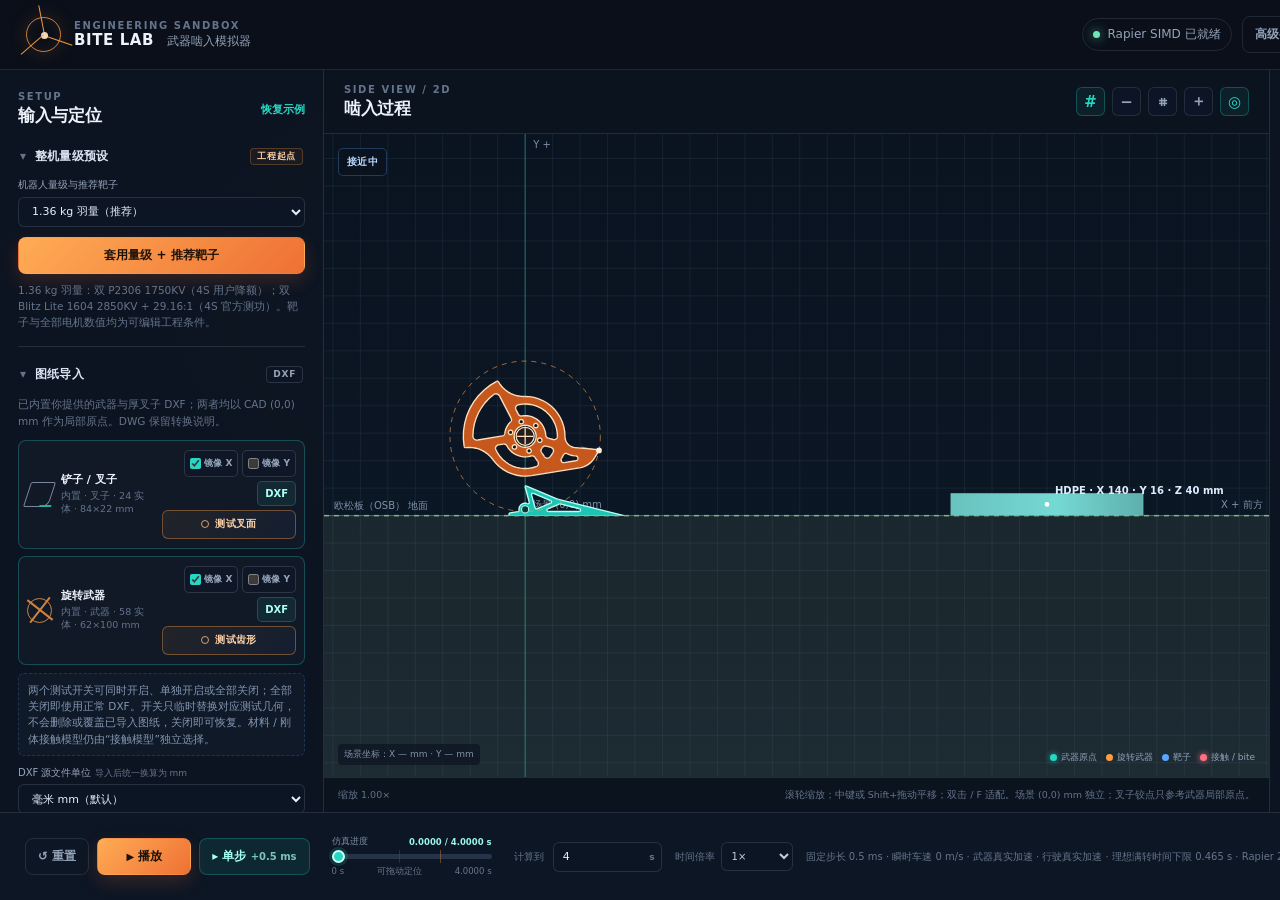
==== commit 63812623: "fix: harden simulator geometry and presets" ====
--- a/index.html
+++ b/index.html
@@ -5,7 +5,7 @@
     <meta name="viewport" content="width=device-width, initial-scale=1.0" />
     <meta name="theme-color" content="#101724" />
     <title>BITE LAB｜格斗机器人武器模拟</title>
-    <link rel="stylesheet" href="styles.css?v=1.0.0" />
+    <link rel="stylesheet" href="styles.css?v=1.1.0" />
   </head>
   <body>
     <div class="app-shell" id="appShell">
@@ -51,6 +51,7 @@
             </label>
             <div class="inline-action-row"><button id="applyRobotPreset" class="button primary" type="button">套用量级 + 推荐靶子</button></div>
             <p id="presetReadout" class="microcopy">1.36 kg：双 P2306 4S 降额示例；行驶默认为双 Blitz Lite 1604 2850KV + 29.16:1（4S 厂家测功基准）。</p>
+            <p id="presetMassStatus" class="parametric-warning hidden" role="status"></p>
             <p id="geometryScaleWarning" class="parametric-warning hidden" role="status"></p>
           </section>
 
@@ -178,10 +179,10 @@
                 <div class="input-wrap"><input data-param="shovelOffsetY" type="number" step="0.01" /><b>mm</b></div>
               </label>
             </div>
-            <div class="two-col advanced-only">
+            <div class="two-col">
               <label class="field">
                 <span>叉子质量 <em>转动惯量按当前 DXF / 线段几何推导</em></span>
-                <div class="input-wrap"><input data-param="forkMass" type="number" value="0.03" step="0.001" min="0.0001" /><b>kg</b></div>
+                <div class="input-wrap"><input data-param="forkMass" type="number" value="0.03" step="any" min="0.000001" /><b>kg</b></div>
               </label>
             </div>
             <div class="two-col geometry-radius-row">
@@ -243,7 +244,7 @@
               </label>
               <label class="field">
                 <span>武器旋转组件质量 <em>实测 / 等效</em></span>
-                <div class="input-wrap"><input data-param="weaponMass" type="number" step="0.001" min="0.000001" /><b>kg</b></div>
+                <div class="input-wrap"><input data-param="weaponMass" type="number" step="any" min="0.000001" /><b>kg</b></div>
               </label>
               <label class="field">
                 <span>武器电机 KV</span>
@@ -687,7 +688,7 @@
           <div><dt>收敛与回放</dt><dd>未来若启用连续材料删除，必须在同一固定时间步用相邻两档子步重复求解，删料、材料功、接触身份和终态任一不收敛都要回滚并停止；当前正式路径不会尝试删料。播放前先生成固定步长轨迹，播放、单步和进度条只读取已完成帧。</dd></div>
         </dl>
           <p class="microcopy">武器与行驶均按所选“真实加速 / 设定初速”模式起步。“高级参数（仅显示）”只展开或收起输入，不重置时间，也不切换求解律：已填的效率、有效输出系数、折扣、抓地、相电流限值、摩擦修正、恢复系数和刚体上限能量系数始终参与同一物理模型。0 A 表示没有可核验的相电流上限，不施加人为电流限矩；厂家桨测的电池侧电流不会被当作相电流。</p>
-        <p class="microcopy">武器碰撞使用已解析 DXF 的最大闭合外轮廓；孔、内圆与未闭合构造线不参与实体碰撞。若未来材料去除通过连续接触与收敛验证并被启用，只能归因于图纸识别出的真实迎击牙瓣；当前零删料路径不会删除材料。预测距离只作接近查询，正间隙不施力、不计命中或 bite。</p>
+        <p class="microcopy">武器碰撞使用严格解析的单一外环减孔实体；孔与内圆保留为空腔边界，不会被三角化填实。开放轮廓、多个独立外环、自交或非平面几何会被拒绝。若未来材料去除通过连续接触与收敛验证并被启用，只能归因于图纸识别出的真实迎击牙瓣；当前零删料路径不会删除材料。预测距离只作接近查询，正间隙不施力、不计命中或 bite。</p>
         <p class="microcopy">局部材料模型是二维工程估算，不追踪裂纹扩展、刀刃磨损、温升、三维弯曲或应变率完整本构；材料功也不能直接解读为最终裂纹长度、真实损伤或赛场安全结论。刚体上限尤其不应作为真实击飞预测。</p>
         <button class="button primary" data-close-modal type="button">继续调参</button>
       </section>
@@ -698,6 +699,6 @@
     <script src="assets/polygon-clipping/polygon-clipping-0.15.7.umd.min.js"></script>
     <script src="assets/earcut/earcut-3.2.3.min.js"></script>
     <script src="assets/rapier/rapier-loader-0.20.0.global.js"></script>
-    <script src="app.js?v=1.0.0"></script>
+    <script src="app.js?v=1.1.0"></script>
   </body>
 </html>
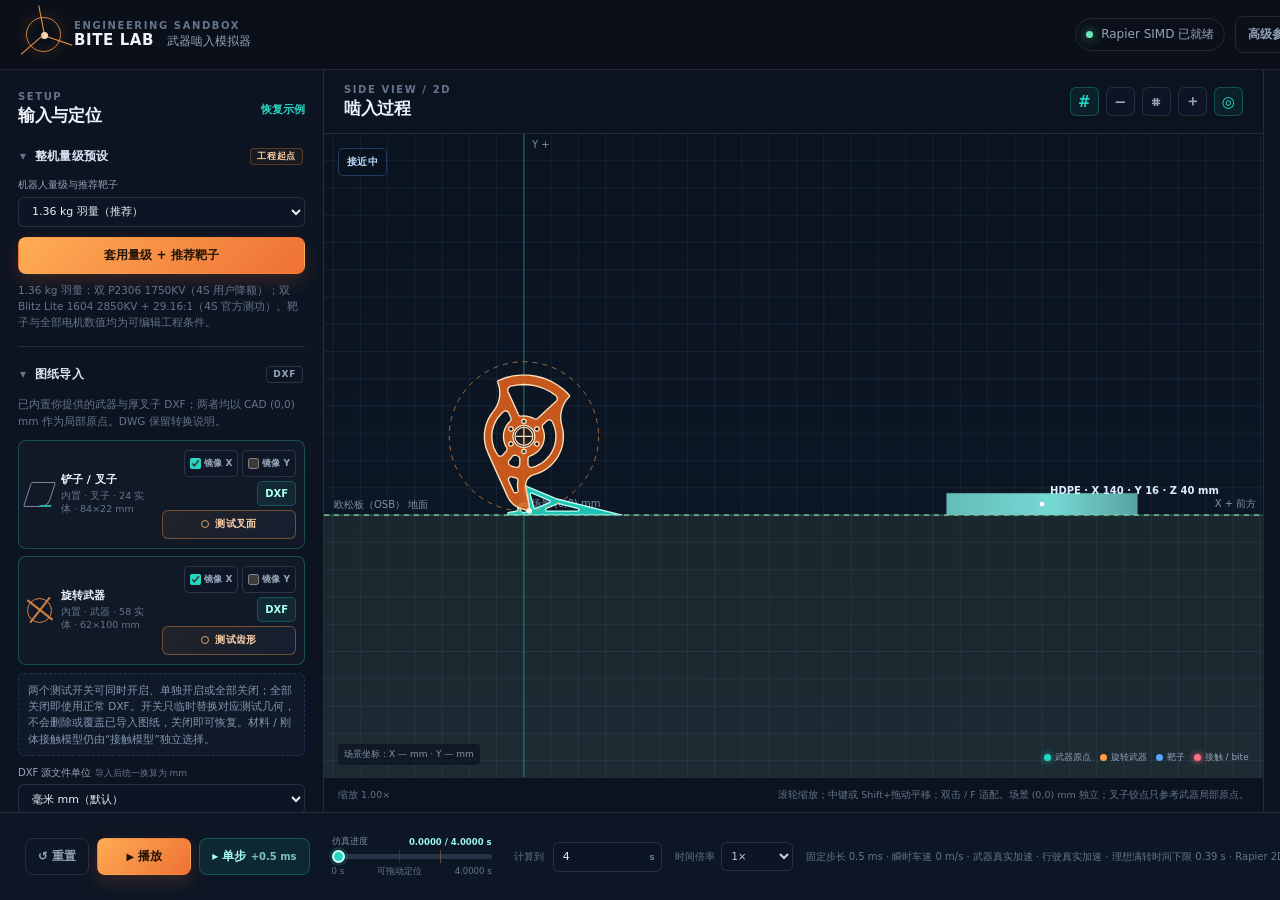
==== commit 280ec484: "Publish BITE LAB v1.0.2" ====
--- a/index.html
+++ b/index.html
@@ -5,7 +5,7 @@
     <meta name="viewport" content="width=device-width, initial-scale=1.0" />
     <meta name="theme-color" content="#101724" />
     <title>BITE LAB｜格斗机器人武器模拟</title>
-    <link rel="stylesheet" href="styles.css?v=1.1.0" />
+  <link rel="stylesheet" href="styles.css?v=1.0.2" />
   </head>
   <body>
     <div class="app-shell" id="appShell">
@@ -51,7 +51,6 @@
             </label>
             <div class="inline-action-row"><button id="applyRobotPreset" class="button primary" type="button">套用量级 + 推荐靶子</button></div>
             <p id="presetReadout" class="microcopy">1.36 kg：双 P2306 4S 降额示例；行驶默认为双 Blitz Lite 1604 2850KV + 29.16:1（4S 厂家测功基准）。</p>
-            <p id="presetMassStatus" class="parametric-warning hidden" role="status"></p>
             <p id="geometryScaleWarning" class="parametric-warning hidden" role="status"></p>
           </section>
 
@@ -179,10 +178,10 @@
                 <div class="input-wrap"><input data-param="shovelOffsetY" type="number" step="0.01" /><b>mm</b></div>
               </label>
             </div>
-            <div class="two-col">
+            <div class="two-col advanced-only">
               <label class="field">
                 <span>叉子质量 <em>转动惯量按当前 DXF / 线段几何推导</em></span>
-                <div class="input-wrap"><input data-param="forkMass" type="number" value="0.03" step="any" min="0.000001" /><b>kg</b></div>
+                <div class="input-wrap"><input data-param="forkMass" type="number" value="0.03" step="0.001" min="0.0001" /><b>kg</b></div>
               </label>
             </div>
             <div class="two-col geometry-radius-row">
@@ -239,12 +238,12 @@
             <p class="microcopy">“真实加速”从静止按功率推导的扭矩—转速包络加速；“设定初速”是理想预旋边界，会在 t=0 直接带入 ½Iω² 储能，不代表所填电机能在当前进场距离内达到它。两种模式命中后都会降速并由电机恢复。</p>
             <div class="two-col">
               <label class="field">
-                <span>武器转动惯量</span>
-                <div class="input-wrap"><input data-param="weaponInertia" type="number" step="0.001" min="0.001" /><b>kg·mm²</b></div>
+                <span>武器转动惯量 <em>质量 + 当前几何自动计算</em></span>
+                <div class="input-wrap"><input data-param="weaponInertia" type="number" step="0.001" min="0.001" readonly aria-readonly="true" /><b>kg·mm²</b></div>
               </label>
               <label class="field">
                 <span>武器旋转组件质量 <em>实测 / 等效</em></span>
-                <div class="input-wrap"><input data-param="weaponMass" type="number" step="any" min="0.000001" /><b>kg</b></div>
+                <div class="input-wrap"><input data-param="weaponMass" type="number" step="0.001" min="0.000001" /><b>kg</b></div>
               </label>
               <label class="field">
                 <span>武器电机 KV</span>
@@ -283,7 +282,7 @@
                 <div class="input-wrap"><input data-param="weaponOutputFactor" type="number" step="1" min="1" max="100" /><b>%</b></div>
               </label>
             </div>
-            <p id="weaponMassReadout" class="engineering-readout">旋转组件质量与转动惯量独立输入；求解器仅用 I ≤ mR² 检查自洽性，不会用 I/R² 自动补质量。</p>
+            <p id="weaponMassReadout" class="engineering-readout">只填写完整旋转组件质量；转动惯量会按当前 CAD/参数齿几何绕武器原点自动积分，并随换图、镜像和牙形修改实时更新。</p>
           </section>
 
           <section class="settings-group" data-collapsible>
@@ -372,8 +371,8 @@
             <label class="field wide-field">
               <span>局部接触模型</span>
               <select data-param="contactModel" id="contactModel">
-                <option value="material">有限材料安全模式（未验证接触会回滚停止，默认）</option>
-                <option value="rigid">理想刚体上限对照</option>
+                <option value="rigid">理想刚体上限对照（默认，可连续运行）</option>
+                <option value="material">有限材料研究模式（未验证接触会回滚停止）</option>
               </select>
             </label>
             <div class="two-col">
@@ -530,7 +529,7 @@
               <div class="assumption-title"><div class="small-icon" aria-hidden="true">i</div><h3>当前模型与适用边界</h3></div>
               <span class="tag">说明</span>
             </div>
-              <p><strong>当前模型：</strong>Rapier 2D 求解靶子、转子、铰接叉子与仅有水平自由度的底盘；底盘竖向和俯仰由理想地面约束。有限材料安全模式不会把未验证的完全刚体冲量当成剐蹭结果：若当前刀齿缺少已验证的连续塑性/断裂、沟槽历史与最早接触 TOI，首次承载接触会回滚到安全帧并停止。“理想刚体”仅作显式上限对照，不是有限元或断裂仿真。</p>
+              <p><strong>当前模型：</strong>Rapier 2D 求解靶子、转子、铰接叉子与仅有水平自由度的底盘；底盘竖向和俯仰由理想地面约束。默认“理想刚体上限对照”可以连续运行，但不是有限元或断裂仿真。有限材料研究模式不会把未验证的完全刚体冲量当成剐蹭结果：若当前刀齿缺少已验证的连续塑性/断裂、沟槽历史与最早接触 TOI，首次承载接触仍会回滚到安全帧并停止。</p>
           </section>
         </aside>
 
@@ -627,7 +626,7 @@
               <article class="metric-card accent-red"><span>地板恢复系数</span><strong id="floorRestitution">—</strong><small>e</small></article>
               <article class="metric-card accent-red"><span>牵引需求超限比例</span><strong id="driveSlip">—</strong><small>% · 非轮速滑移率</small></article>
             </div>
-              <div class="model-equation">Rapier 联立求解靶子自由运动、转轴武器、绕自身原点自由转动的铰接叉子、无限地面与底盘水平反冲；底盘竖向和俯仰仍是理想约束。叉子铰点位置固定在底盘上，当前没有隐藏的铰链限位、弹簧或阻尼。导入 CAD 与测试齿都不能在“有限材料”模式下静默退回完全刚体：未完成连续最早接触、有限塑性/断裂及变形后表面验证时，首次承载接触会整步回滚并标记材料模型域停止。X 向每齿进给是运动学量，不能直接替代材料切深，也不会用 1/N 人工缩放冲量。“理想刚体”仅为上限对照。</div>
+              <div class="model-equation">Rapier 联立求解靶子自由运动、转轴武器、绕自身原点自由转动的铰接叉子、无限地面与底盘水平反冲；底盘竖向和俯仰仍是理想约束。叉子铰点位置固定在底盘上，当前没有隐藏的铰链限位、弹簧或阻尼。默认运行“理想刚体上限对照”。导入 CAD 与测试齿都不能在用户主动选择的“有限材料研究模式”下静默退回完全刚体：未完成连续最早接触、有限塑性/断裂及变形后表面验证时，首次承载接触会整步回滚并标记材料模型域停止。X 向每齿进给是运动学量，不能直接替代材料切深，也不会用 1/N 人工缩放冲量。</div>
           </section>
 
           <section class="event-section">
@@ -684,11 +683,11 @@
           <div><dt>CAD 与测试几何</dt><dd>叉子和武器各自独立选择当前 DXF 或“测试叉面 / 测试齿形”，因此共有四种组合。测试开关不删除已导入图纸，关闭即恢复；测试齿用“齿尖半径 + 直线迎击面 + 三角背撑”定义有限实体，测试叉严格是一条理想无厚度线段。叉子质量显式输入，测试线叉的质心与惯量按均匀细杆计算。</dd></div>
           <div><dt>靶子轴向</dt><dd>靶子长度沿 X，厚度沿 Y。等效支撑间隙只定义靶子的持续支撑包络；叉子接触的真实地面仍固定为 Y = 0 mm。</dd></div>
           <div><dt>整体运动</dt><dd>凹形 DXF 使用真实闭合边界，不用凸包填平牙谷；铰接叉子、转轴武器、靶子与无限地面由 Rapier 2D 自适应子步联立求解。叉子 X/Y 只定位铰点，叉身在重力与接触下自由转动；当前没有隐藏铰链限位或阻尼。底盘只有水平自由度，竖向与俯仰由理想地面约束，不能据此判断整机起跳或载荷转移。</dd></div>
-          <div><dt>局部材料接触</dt><dd>导入 CAD 与测试齿当前均采用非穿透零删料边界；h_min / Gc 可以记录，但连续“最早压缩接触 → 材料删除 → 余步重演”尚未通过收敛验证，因此安全门不会输出切削量或切屑体积。测试齿的直线迎击面、牙长和背撑会参与真实刚体几何接触，但不被冒充为已验证的材料去除模型。</dd></div>
+          <div><dt>局部材料接触</dt><dd>默认理想刚体上限对照采用非穿透零删料边界并连续计算。h_min / Gc 可以记录，但连续“最早压缩接触 → 材料删除 → 余步重演”尚未通过收敛验证；用户主动选择有限材料研究模式时，安全门不会输出切削量或切屑体积。测试齿的直线迎击面、牙长和背撑会参与真实刚体几何接触，但不被冒充为已验证的材料去除模型。</dd></div>
           <div><dt>收敛与回放</dt><dd>未来若启用连续材料删除，必须在同一固定时间步用相邻两档子步重复求解，删料、材料功、接触身份和终态任一不收敛都要回滚并停止；当前正式路径不会尝试删料。播放前先生成固定步长轨迹，播放、单步和进度条只读取已完成帧。</dd></div>
         </dl>
           <p class="microcopy">武器与行驶均按所选“真实加速 / 设定初速”模式起步。“高级参数（仅显示）”只展开或收起输入，不重置时间，也不切换求解律：已填的效率、有效输出系数、折扣、抓地、相电流限值、摩擦修正、恢复系数和刚体上限能量系数始终参与同一物理模型。0 A 表示没有可核验的相电流上限，不施加人为电流限矩；厂家桨测的电池侧电流不会被当作相电流。</p>
-        <p class="microcopy">武器碰撞使用严格解析的单一外环减孔实体；孔与内圆保留为空腔边界，不会被三角化填实。开放轮廓、多个独立外环、自交或非平面几何会被拒绝。若未来材料去除通过连续接触与收敛验证并被启用，只能归因于图纸识别出的真实迎击牙瓣；当前零删料路径不会删除材料。预测距离只作接近查询，正间隙不施力、不计命中或 bite。</p>
+        <p class="microcopy">武器碰撞使用已解析 DXF 的最大闭合外轮廓；孔、内圆与未闭合构造线不参与实体碰撞。若未来材料去除通过连续接触与收敛验证并被启用，只能归因于图纸识别出的真实迎击牙瓣；当前零删料路径不会删除材料。预测距离只作接近查询，正间隙不施力、不计命中或 bite。</p>
         <p class="microcopy">局部材料模型是二维工程估算，不追踪裂纹扩展、刀刃磨损、温升、三维弯曲或应变率完整本构；材料功也不能直接解读为最终裂纹长度、真实损伤或赛场安全结论。刚体上限尤其不应作为真实击飞预测。</p>
         <button class="button primary" data-close-modal type="button">继续调参</button>
       </section>
@@ -699,6 +698,6 @@
     <script src="assets/polygon-clipping/polygon-clipping-0.15.7.umd.min.js"></script>
     <script src="assets/earcut/earcut-3.2.3.min.js"></script>
     <script src="assets/rapier/rapier-loader-0.20.0.global.js"></script>
-    <script src="app.js?v=1.1.0"></script>
+  <script src="app.js?v=1.0.2"></script>
   </body>
 </html>
